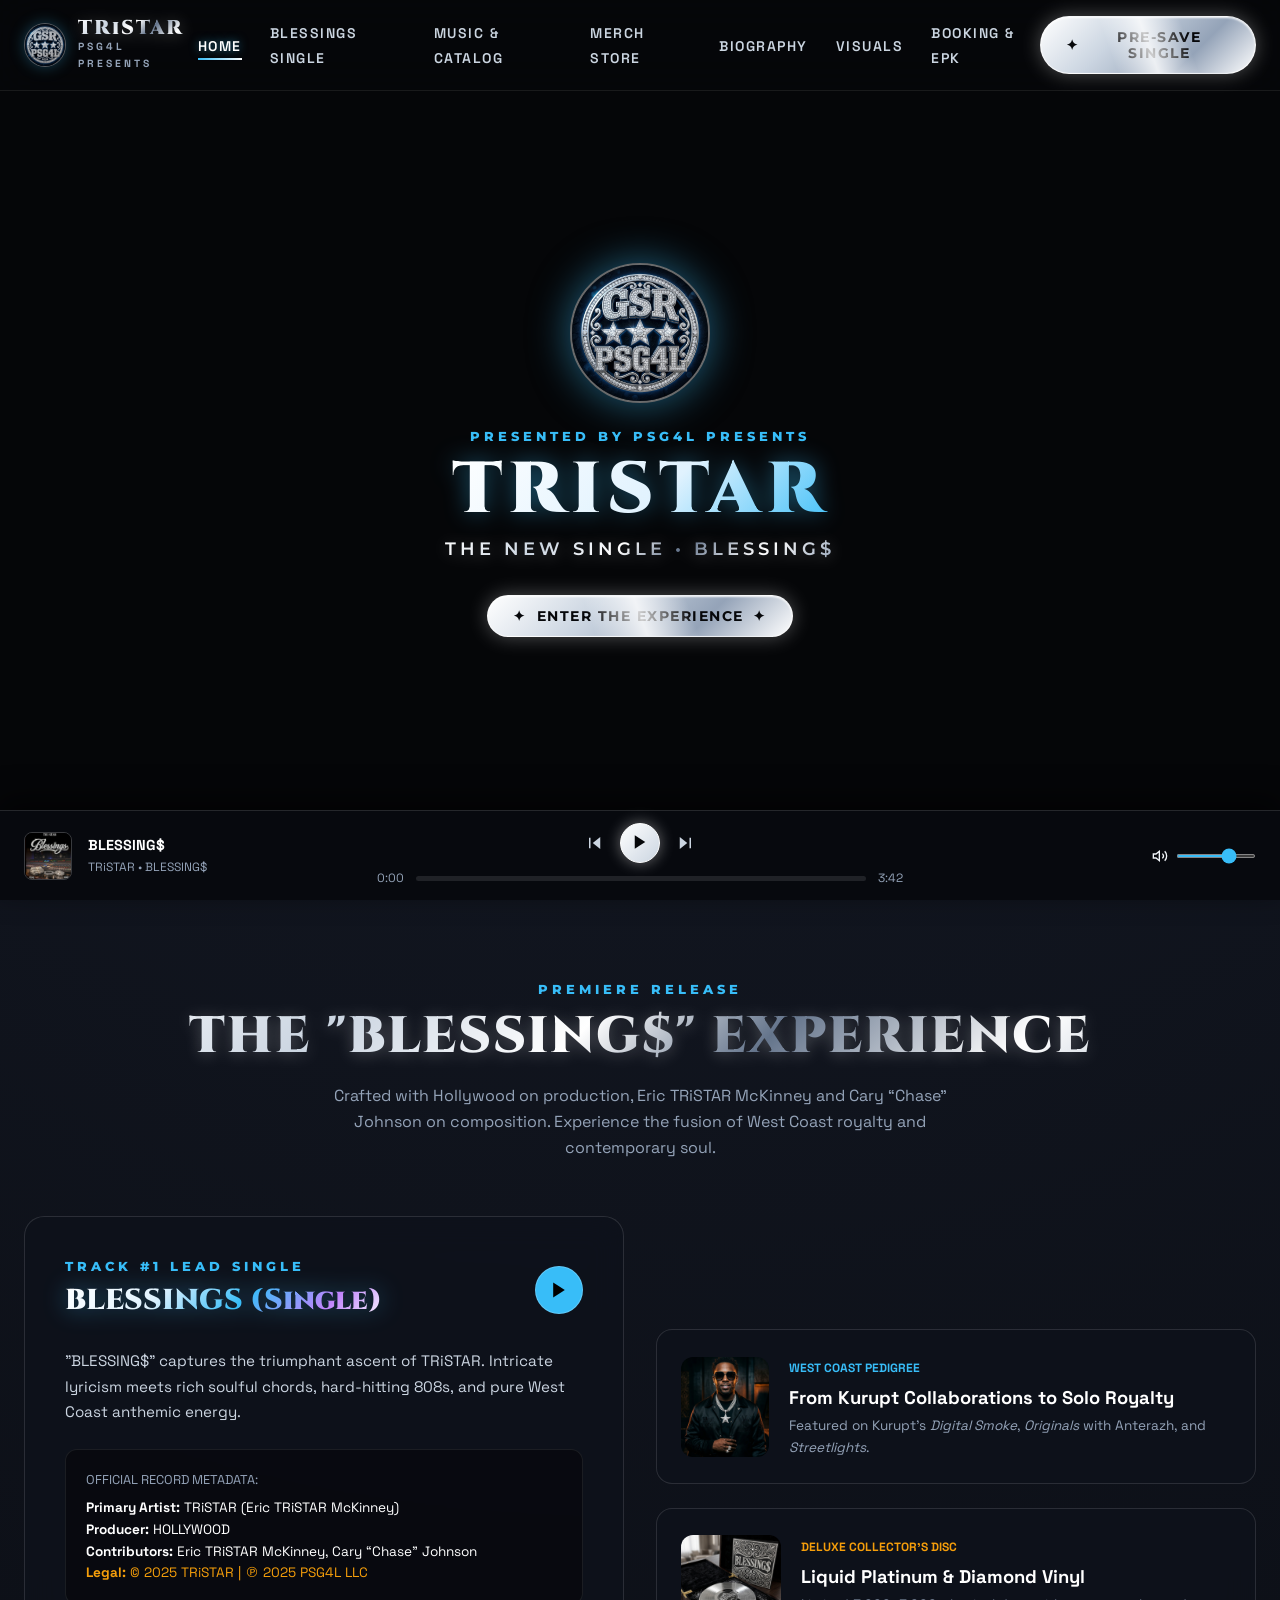
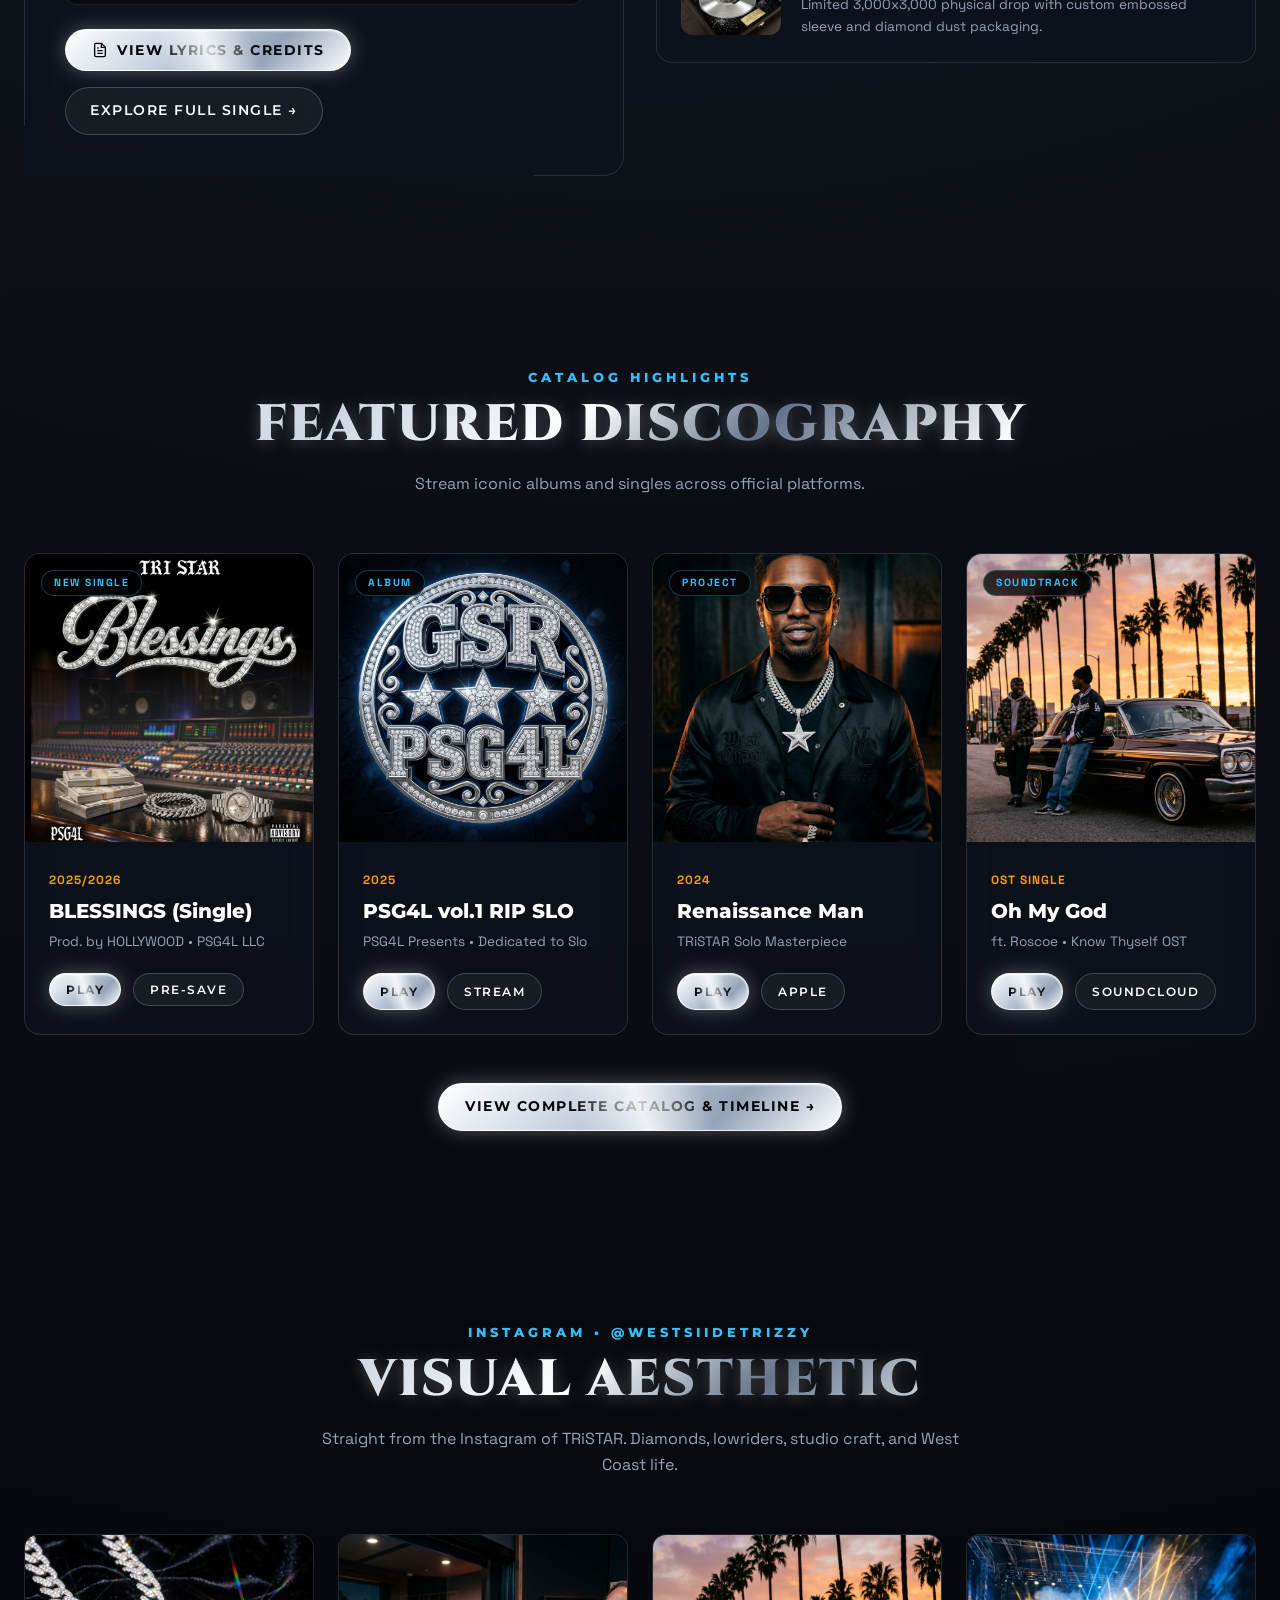
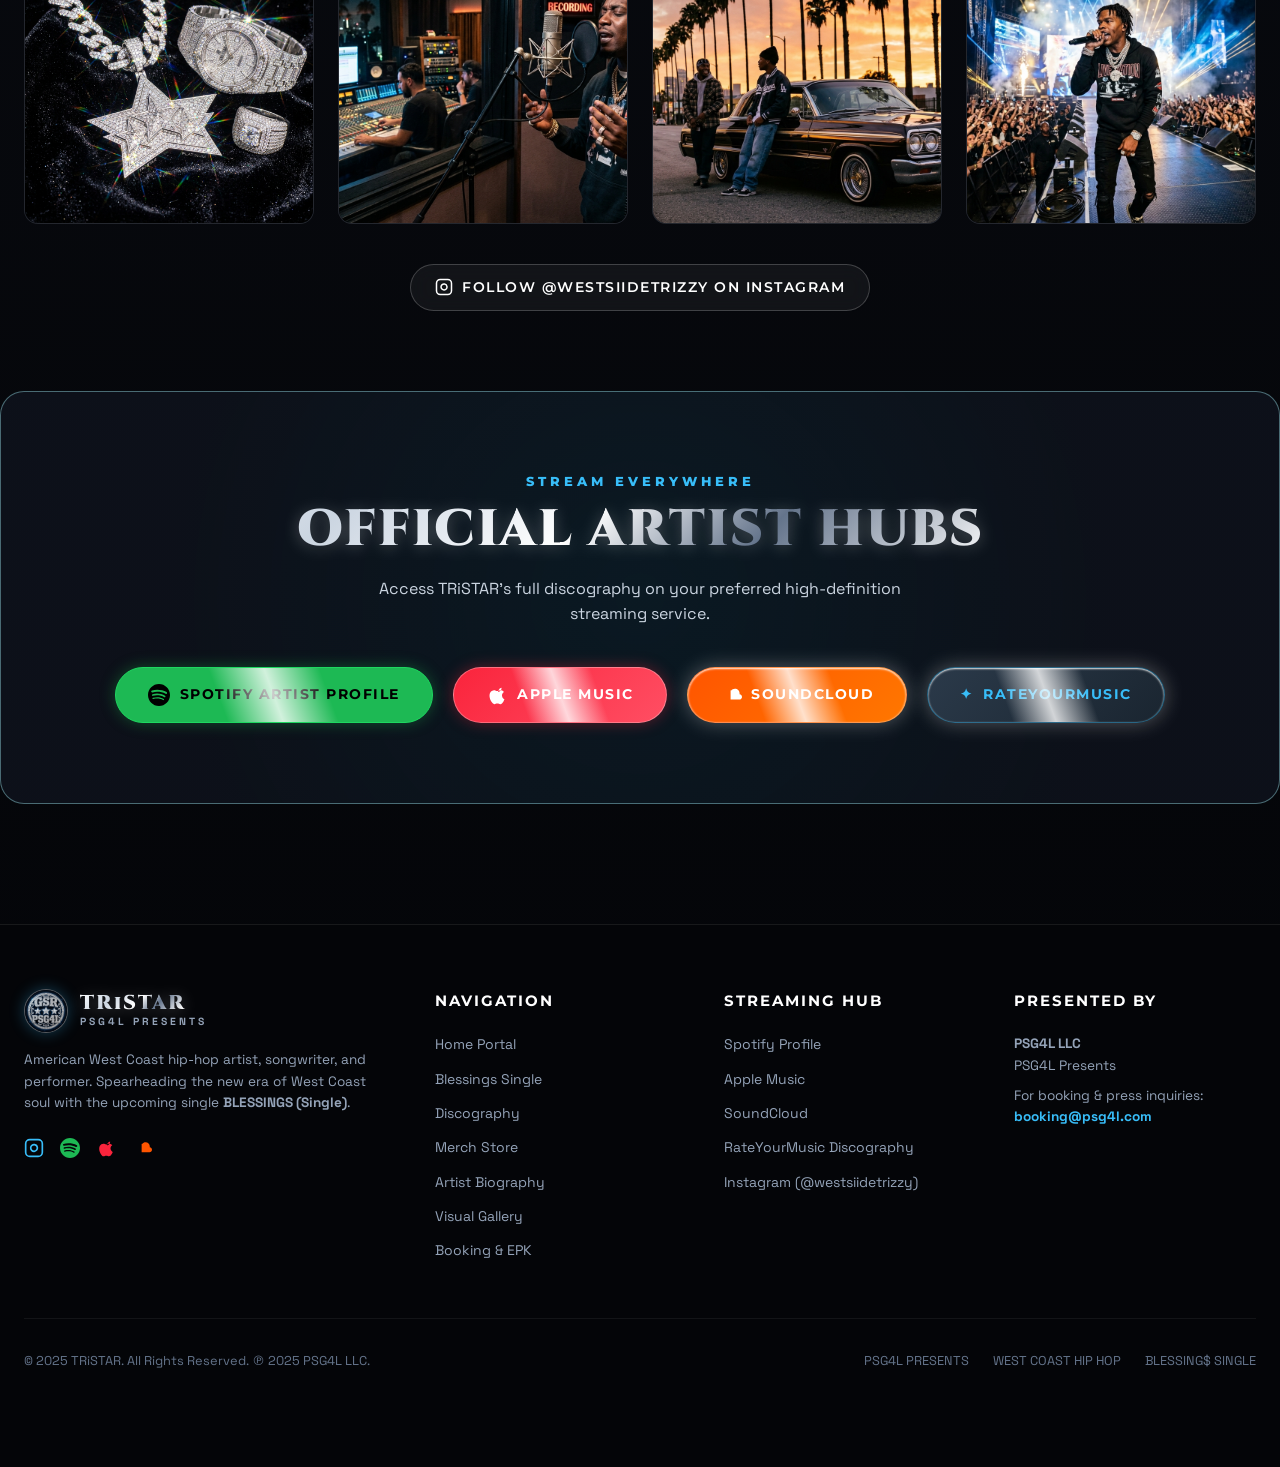
==== index.html @ ef7673e0 "TRiSTAR official website - Blessings Single, 12-item merch store, and PSG4L Presents updates" ====
<!DOCTYPE html>
<html lang="en">
<head>
  <meta charset="UTF-8">
  <meta name="viewport" content="width=device-width, initial-scale=1.0">
  <title>TRiSTAR | Official Artist Website • BLESSING$ New Single</title>
  <meta name="description" content="Official website for West Coast hip-hop artist TRiSTAR (@westsiidetrizzy). Pre-save the new single BLESSING$, stream music on Spotify & Apple Music.">
  <meta property="og:title" content="TRiSTAR | Official Artist Website • BLESSING$ New Single">
  <meta property="og:description" content="Official website for West Coast hip-hop artist TRiSTAR (@westsiidetrizzy). Pre-save the new single BLESSING$, stream music on Spotify & Apple Music.">
  <meta property="og:image" content="assets/images/blessings_cover.jpg">
  <link rel="stylesheet" href="assets/css/main.css">
  <link rel="icon" type="image/jpeg" href="assets/images/gsr_logo.jpg">
</head>
<body>
  <canvas id="diamond-canvas"></canvas>

  <header class="site-header">
    <div class="nav-container">
      <a href="index.html" class="brand-logo">
        <div class="brand-badge">
          <img src="assets/images/gsr_logo.jpg" alt="TRiSTAR Emblem">
        </div>
        <div class="brand-text">
          <span class="brand-name text-chrome">TRiSTAR</span>
          <span class="brand-sub">PSG4L PRESENTS</span>
        </div>
      </a>

      <nav>
        <ul class="nav-links" id="nav-links">
          <li><a href="index.html" class="nav-link active">Home</a></li>
          <li><a href="album.html" class="nav-link ">Blessings Single</a></li>
          <li><a href="music.html" class="nav-link ">Music & Catalog</a></li>
          <li><a href="merch.html" class="nav-link ">Merch Store</a></li>
          <li><a href="about.html" class="nav-link ">Biography</a></li>
          <li><a href="gallery.html" class="nav-link ">Visuals</a></li>
          <li><a href="contact.html" class="nav-link ">Booking & EPK</a></li>
        </ul>
      </nav>

      <div class="nav-actions">
        <button class="btn-diamond" onclick="openPreSaveModal()">
          <span class="sparkle-icon">✦</span> PRE-SAVE SINGLE
        </button>
        <button class="menu-toggle" id="menu-toggle" aria-label="Toggle navigation">
          <svg width="24" height="24" viewBox="0 0 24 24" fill="none" stroke="currentColor" stroke-width="2">
            <line x1="3" y1="12" x2="21" y2="12"></line>
            <line x1="3" y1="6" x2="21" y2="6"></line>
            <line x1="3" y1="18" x2="21" y2="18"></line>
          </svg>
        </button>
      </div>
    </div>
  </header>

  <main class="main-content">
    
  <!-- Cinematic Diamond & Chrome Opening Shutter -->
  <div id="intro-overlay">
    <div class="intro-content">
      <div class="intro-badge">
        <img src="assets/images/gsr_logo.jpg" alt="TRiSTAR PSG4L PSG4L Emblem">
      </div>
      <p class="section-tag">PRESENTED BY PSG4L PRESENTS</p>
      <h1 class="intro-title text-diamond animate-shimmer">TRiSTAR</h1>
      <p class="intro-subtitle text-chrome">THE NEW SINGLE • BLESSING$</p>
      <button class="btn-diamond" onclick="dismissIntro()">
        <span class="sparkle-icon">✦</span>
        ENTER THE EXPERIENCE
        <span class="sparkle-icon">✦</span>
      </button>
    </div>
  </div>

  <!-- HERO SECTION -->
  <section class="hero-section">
    <div class="hero-grid">
      <div class="hero-text-content">
        <div class="hero-badge-pill">
          <span class="sparkle-icon">✦</span>
          NEW SINGLE ANNOUNCEMENT • PROD. BY HOLLYWOOD
        </div>
        <h1 class="hero-title text-chrome animate-shimmer">
          BLESSING$
        </h1>
        <p class="hero-tagline">
          The defining West Coast hip-hop experience by <strong class="text-diamond">TRiSTAR</strong> (@westsiidetrizzy). Heavy soulful grooves, diamond-certified lyricism, and PSG4L Presents production.
        </p>

        <div class="hero-meta-strip">
          <div class="meta-item">
            <span class="meta-label">Primary Artist</span>
            <span class="meta-val">TRiSTAR</span>
          </div>
          <div class="meta-item">
            <span class="meta-label">Producer</span>
            <span class="meta-val">HOLLYWOOD</span>
          </div>
          <div class="meta-item">
            <span class="meta-label">Genre</span>
            <span class="meta-val">Hiphop Soul / R&B</span>
          </div>
          <div class="meta-item">
            <span class="meta-label">Presented By</span>
            <span class="meta-val">PSG4L Presents</span>
          </div>
        </div>

        <div class="hero-cta-group">
          <button class="btn-diamond" onclick="openPreSaveModal()">
            <svg width="18" height="18" viewBox="0 0 24 24" fill="none" stroke="currentColor" stroke-width="2"><path d="M19 21H5a2 2 0 0 1-2-2V5a2 2 0 0 1 2-2h11l5 5v11a2 2 0 0 1-2 2z"></path><polyline points="17 21 17 13 7 13 7 21"></polyline><polyline points="7 3 7 8 15 8"></polyline></svg>
            PRE-SAVE BLESSING$
          </button>
          <button class="btn-glass" onclick="togglePlay(1)">
            <svg width="18" height="18" viewBox="0 0 24 24" fill="currentColor"><polygon points="5 3 19 12 5 21 5 3"></polygon></svg>
            PLAY TITLE TRACK
          </button>
          <a href="https://open.spotify.com/artist/0QhpfNOZLMtrewBkXTEwA0?si=aca-bWc3Tjy0kXfOW31yKA&pi=Sa3Hg4v4TAqlz" target="_blank" rel="noopener noreferrer" class="btn-glass btn-spotify">
            <svg width="18" height="18" viewBox="0 0 24 24" fill="currentColor"><path d="M12 0C5.373 0 0 5.373 0 12s5.373 12 12 12 12-5.373 12-12S18.627 0 12 0zm5.485 17.311c-.218.358-.684.473-1.042.255-2.855-1.745-6.449-2.14-10.682-1.173-.41.094-.817-.162-.911-.572-.094-.41.162-.817.572-.911 4.636-1.059 8.607-.611 11.808 1.346.358.218.473.684.255 1.055zm1.464-3.256c-.274.446-.86.587-1.306.313-3.268-2.008-8.25-2.591-12.116-1.417-.5.152-1.03-.133-1.182-.633-.152-.5.133-1.03.633-1.182 4.417-1.341 9.912-.693 13.658 1.613.446.274.587.86.313 1.306zm.125-3.39c-3.918-2.327-10.37-2.542-14.099-1.41-.601.183-1.238-.163-1.421-.764-.183-.601.163-1.238.764-1.421 4.288-1.302 11.411-1.05 15.908 1.618.54.32.716 1.02.396 1.56-.32.54-1.02.716-1.548.417z"/></svg>
            SPOTIFY
          </a>
        </div>

        <div style="display: flex; gap: 1rem; align-items: center;">
          <span style="font-size: 0.8rem; color: var(--chrome-400); text-transform: uppercase; letter-spacing: 1px;">Follow & Connect:</span>
          <a href="https://www.instagram.com/westsiidetrizzy/" target="_blank" rel="noopener noreferrer" style="color: var(--diamond-cyan); text-decoration: none; font-weight: 700; display: inline-flex; align-items: center; gap: 0.35rem;">
            <svg width="16" height="16" viewBox="0 0 24 24" fill="none" stroke="currentColor" stroke-width="2"><rect x="2" y="2" width="20" height="20" rx="5" ry="5"></rect><path d="M16 11.37A4 4 0 1 1 12.63 8 4 4 0 0 1 16 11.37z"></path><line x1="17.5" y1="6.5" x2="17.51" y2="6.5"></line></svg>
            @westsiidetrizzy
          </a>
        </div>
      </div>

      <div class="hero-art-showcase">
        <div class="album-art-card" data-tilt>
          <div class="album-art-glow"></div>
          <img src="assets/images/blessings_cover.jpg" alt="BLESSING$ Single Cover Art by TRiSTAR">
          <div class="album-disc-peek">
            <div class="album-disc-center">
              BLESSING$<br>TRiSTAR
            </div>
          </div>
        </div>
      </div>
    </div>
  </section>

  <!-- ALBUM SPOTLIGHT SECTION -->
  <section class="section-container">
    <div class="section-title-wrap">
      <span class="section-tag">PREMIERE RELEASE</span>
      <h2 class="section-title text-chrome">THE "BLESSING$" EXPERIENCE</h2>
      <p class="section-desc">
        Crafted with Hollywood on production, Eric TRiSTAR McKinney and Cary “Chase” Johnson on composition. Experience the fusion of West Coast royalty and contemporary soul.
      </p>
    </div>

    <div class="grid-2" style="align-items: center;">
      <div class="bg-glass" style="padding: 2.5rem; border-radius: 20px;">
        <div style="display: flex; align-items: center; justify-content: space-between; margin-bottom: 1.5rem;">
          <div>
            <span class="section-tag" style="margin-bottom: 0;">TRACK #1 LEAD SINGLE</span>
            <h3 style="font-size: 1.8rem; font-family: var(--font-display); font-weight: 900;" class="text-diamond">BLESSINGS (Single)</h3>
          </div>
          <button class="track-action-btn" onclick="togglePlay(1)" style="width: 48px; height: 48px; background: var(--diamond-cyan); color: #000;">
            <svg width="20" height="20" viewBox="0 0 24 24" fill="currentColor"><polygon points="5 3 19 12 5 21 5 3"></polygon></svg>
          </button>
        </div>

        <p style="color: var(--chrome-300); font-size: 0.95rem; margin-bottom: 1.5rem; line-height: 1.7;">
          "BLESSING$" captures the triumphant ascent of TRiSTAR. Intricate lyricism meets rich soulful chords, hard-hitting 808s, and pure West Coast anthemic energy.
        </p>

        <div style="background: rgba(0,0,0,0.4); padding: 1.25rem; border-radius: 12px; border: 1px solid rgba(255,255,255,0.08); margin-bottom: 1.5rem;">
          <div style="font-size: 0.8rem; color: var(--chrome-400); margin-bottom: 0.4rem;">OFFICIAL RECORD METADATA:</div>
          <div style="font-size: 0.85rem; color: #fff;"><strong>Primary Artist:</strong> TRiSTAR (Eric TRiSTAR McKinney)</div>
          <div style="font-size: 0.85rem; color: #fff;"><strong>Producer:</strong> HOLLYWOOD</div>
          <div style="font-size: 0.85rem; color: #fff;"><strong>Contributors:</strong> Eric TRiSTAR McKinney, Cary “Chase” Johnson</div>
          <div style="font-size: 0.85rem; color: var(--gold-primary);"><strong>Legal:</strong> © 2025 TRiSTAR | ℗ 2025 PSG4L LLC</div>
        </div>

        <div style="display: flex; gap: 1rem; flex-wrap: wrap;">
          <button class="btn-diamond" onclick="openLyricsModal('BLESSING$')">
            <svg width="16" height="16" viewBox="0 0 24 24" fill="none" stroke="currentColor" stroke-width="2"><path d="M14 2H6a2 2 0 0 0-2 2v16a2 2 0 0 0 2 2h12a2 2 0 0 0 2-2V8z"></path><polyline points="14 2 14 8 20 8"></polyline><line x1="16" y1="13" x2="8" y2="13"></line><line x1="16" y1="17" x2="8" y2="17"></line><polyline points="10 9 9 9 8 9"></polyline></svg>
            VIEW LYRICS & CREDITS
          </button>
          <a href="album.html" class="btn-glass">
            EXPLORE FULL SINGLE →
          </a>
        </div>
      </div>

      <div style="display: flex; flex-direction: column; gap: 1.5rem;">
        <div class="bg-glass" style="padding: 1.5rem; border-radius: 16px; display: flex; gap: 1.25rem; align-items: center;">
          <img src="assets/images/tristar_hero.jpg" alt="TRiSTAR Portrait" style="width: 100px; height: 100px; border-radius: 12px; object-fit: cover;">
          <div>
            <span style="font-size: 0.75rem; color: var(--diamond-cyan); font-weight: 700; text-transform: uppercase;">West Coast Pedigree</span>
            <h4 style="font-size: 1.15rem; font-weight: 800; color: #fff; margin: 0.2rem 0;">From Kurupt Collaborations to Solo Royalty</h4>
            <p style="font-size: 0.85rem; color: var(--chrome-400);">Featured on Kurupt's <em>Digital Smoke</em>, <em>Originals</em> with Anterazh, and <em>Streetlights</em>.</p>
          </div>
        </div>

        <div class="bg-glass" style="padding: 1.5rem; border-radius: 16px; display: flex; gap: 1.25rem; align-items: center;">
          <img src="assets/images/gallery_vinyl.jpg" alt="Deluxe Vinyl Edition" style="width: 100px; height: 100px; border-radius: 12px; object-fit: cover;">
          <div>
            <span style="font-size: 0.75rem; color: var(--gold-primary); font-weight: 700; text-transform: uppercase;">Deluxe Collector's Disc</span>
            <h4 style="font-size: 1.15rem; font-weight: 800; color: #fff; margin: 0.2rem 0;">Liquid Platinum & Diamond Vinyl</h4>
            <p style="font-size: 0.85rem; color: var(--chrome-400);">Limited 3,000x3,000 physical drop with custom embossed sleeve and diamond dust packaging.</p>
          </div>
        </div>
      </div>
    </div>
  </section>

  <!-- RELEASES & CATALOG SPOTLIGHT -->
  <section class="section-container" style="background: rgba(10, 13, 20, 0.4); border-radius: 30px; margin: 2rem auto;">
    <div class="section-title-wrap">
      <span class="section-tag">CATALOG HIGHLIGHTS</span>
      <h2 class="section-title text-chrome">FEATURED DISCOGRAPHY</h2>
      <p class="section-desc">Stream iconic albums and singles across official platforms.</p>
    </div>

    <div class="grid-4">
      <div class="release-card bg-glass" data-tilt>
        <div class="release-thumb">
          <span class="release-badge-overlay">NEW SINGLE</span>
          <img src="assets/images/blessings_cover.jpg" alt="BLESSING$ Single">
        </div>
        <div class="release-body">
          <span class="release-year">2025/2026</span>
          <h3 class="release-title">BLESSINGS (Single)</h3>
          <p class="release-role">Prod. by HOLLYWOOD • PSG4L LLC</p>
          <div class="release-actions">
            <button class="btn-diamond" style="padding: 0.5rem 1rem; font-size: 0.75rem;" onclick="togglePlay(1)">PLAY</button>
            <button class="btn-glass" style="padding: 0.5rem 1rem; font-size: 0.75rem;" onclick="openPreSaveModal()">PRE-SAVE</button>
          </div>
        </div>
      </div>

      <div class="release-card bg-glass" data-tilt>
        <div class="release-thumb">
          <span class="release-badge-overlay">ALBUM</span>
          <img src="assets/images/gsr_logo.jpg" alt="PSG4L vol.1 RIP SLO">
        </div>
        <div class="release-body">
          <span class="release-year">2025</span>
          <h3 class="release-title">PSG4L vol.1 RIP SLO</h3>
          <p class="release-role">PSG4L Presents • Dedicated to Slo</p>
          <div class="release-actions">
            <button class="btn-diamond" style="padding: 0.5rem 1rem; font-size: 0.75rem;" onclick="togglePlay(2)">PLAY</button>
            <a href="https://open.spotify.com/artist/0QhpfNOZLMtrewBkXTEwA0?si=aca-bWc3Tjy0kXfOW31yKA&pi=Sa3Hg4v4TAqlz" target="_blank" rel="noopener noreferrer" class="btn-glass" style="padding: 0.5rem 1rem; font-size: 0.75rem;">STREAM</a>
          </div>
        </div>
      </div>

      <div class="release-card bg-glass" data-tilt>
        <div class="release-thumb">
          <span class="release-badge-overlay">PROJECT</span>
          <img src="assets/images/tristar_hero.jpg" alt="Renaissance Man">
        </div>
        <div class="release-body">
          <span class="release-year">2024</span>
          <h3 class="release-title">Renaissance Man</h3>
          <p class="release-role">TRiSTAR Solo Masterpiece</p>
          <div class="release-actions">
            <button class="btn-diamond" style="padding: 0.5rem 1rem; font-size: 0.75rem;" onclick="togglePlay(3)">PLAY</button>
            <a href="https://music.apple.com/us/artist/tri-star/342568394" target="_blank" rel="noopener noreferrer" class="btn-glass" style="padding: 0.5rem 1rem; font-size: 0.75rem;">APPLE</a>
          </div>
        </div>
      </div>

      <div class="release-card bg-glass" data-tilt>
        <div class="release-thumb">
          <span class="release-badge-overlay">SOUNDTRACK</span>
          <img src="assets/images/tristar_la_sunset.jpg" alt="Oh My God feat Roscoe">
        </div>
        <div class="release-body">
          <span class="release-year">OST SINGLE</span>
          <h3 class="release-title">Oh My God</h3>
          <p class="release-role">ft. Roscoe • Know Thyself OST</p>
          <div class="release-actions">
            <button class="btn-diamond" style="padding: 0.5rem 1rem; font-size: 0.75rem;" onclick="togglePlay(4)">PLAY</button>
            <a href="https://on.soundcloud.com/VJmAA7bxvXIPSvAxqy" target="_blank" rel="noopener noreferrer" class="btn-glass" style="padding: 0.5rem 1rem; font-size: 0.75rem;">SOUNDCLOUD</a>
          </div>
        </div>
      </div>
    </div>

    <div style="text-align: center; margin-top: 3rem;">
      <a href="music.html" class="btn-diamond">
        VIEW COMPLETE CATALOG & TIMELINE →
      </a>
    </div>
  </section>

  <!-- INSTAGRAM VISUAL SPOTLIGHT -->
  <section class="section-container">
    <div class="section-title-wrap">
      <span class="section-tag">INSTAGRAM • @WESTSIIDETRIZZY</span>
      <h2 class="section-title text-chrome">VISUAL AESTHETIC</h2>
      <p class="section-desc">Straight from the Instagram of TRiSTAR. Diamonds, lowriders, studio craft, and West Coast life.</p>
    </div>

    <div class="insta-grid">
      <div class="insta-card bg-glass" onclick="openLightbox('assets/images/gallery_jewelry.jpg', 'TRiSTAR custom 3-Star platinum diamond pendant & iced Rolex.')">
        <img src="assets/images/gallery_jewelry.jpg" alt="Iced Out Jewelry">
        <div class="insta-overlay">
          <span class="insta-tag">#TRiSTAR #DIAMONDS</span>
          <p class="insta-caption">Custom 3-star platinum pendant glistening in the studio. ✨</p>
        </div>
      </div>

      <div class="insta-card bg-glass" onclick="openLightbox('assets/images/tristar_studio.jpg', 'Late nights mixing BLESSING$ on the SSL board in Los Angeles.')">
        <img src="assets/images/tristar_studio.jpg" alt="Studio Session">
        <div class="insta-overlay">
          <span class="insta-tag">#BLESSINGS #PSG4LPRESENTS</span>
          <p class="insta-caption">Cooking up timeless hip-hop soul on the SSL board. 🎙️</p>
        </div>
      </div>

      <div class="insta-card bg-glass" onclick="openLightbox('assets/images/tristar_la_sunset.jpg', 'West Coast sunset vibes with the 1964 Impala.')">
        <img src="assets/images/tristar_la_sunset.jpg" alt="West Coast Sunset Lowrider">
        <div class="insta-overlay">
          <span class="insta-tag">#WESTCOAST #PSG4L</span>
          <p class="insta-caption">Lowriders & golden hour under the LA palms. 🌴</p>
        </div>
      </div>

      <div class="insta-card bg-glass" onclick="openLightbox('assets/images/tristar_live.jpg', 'TRiSTAR performing live to a sold-out arena crowd.')">
        <img src="assets/images/tristar_live.jpg" alt="Live Concert">
        <div class="insta-overlay">
          <span class="insta-tag">#ONSTAGE #LIVEEVERYWHERE</span>
          <p class="insta-caption">Energy unmatched. Performing BLESSING$ live. ⚡</p>
        </div>
      </div>
    </div>

    <div style="text-align: center; margin-top: 2.5rem;">
      <a href="https://www.instagram.com/westsiidetrizzy/" target="_blank" rel="noopener noreferrer" class="btn-glass">
        <svg width="18" height="18" viewBox="0 0 24 24" fill="none" stroke="currentColor" stroke-width="2"><rect x="2" y="2" width="20" height="20" rx="5" ry="5"></rect><path d="M16 11.37A4 4 0 1 1 12.63 8 4 4 0 0 1 16 11.37z"></path><line x1="17.5" y1="6.5" x2="17.51" y2="6.5"></line></svg>
        FOLLOW @WESTSIIDETRIZZY ON INSTAGRAM
      </a>
    </div>
  </section>

  <!-- GLOBAL STREAMING INTEGRATION HUB -->
  <section class="section-container" style="background: radial-gradient(circle at center, rgba(56, 189, 248, 0.1) 0%, rgba(14, 18, 27, 0.9) 70%); border: 1px solid var(--border-diamond); border-radius: 24px; text-align: center;">
    <span class="section-tag">STREAM EVERYWHERE</span>
    <h2 class="section-title text-chrome" style="margin-bottom: 1rem;">OFFICIAL ARTIST HUBS</h2>
    <p style="color: var(--chrome-300); max-width: 600px; margin: 0 auto 2.5rem;">
      Access TRiSTAR's full discography on your preferred high-definition streaming service.
    </p>

    <div style="display: flex; justify-content: center; flex-wrap: wrap; gap: 1.25rem;">
      <a href="https://open.spotify.com/artist/0QhpfNOZLMtrewBkXTEwA0?si=aca-bWc3Tjy0kXfOW31yKA&pi=Sa3Hg4v4TAqlz" target="_blank" rel="noopener noreferrer" class="btn-diamond btn-spotify" style="padding: 1rem 2rem;">
        <svg width="22" height="22" viewBox="0 0 24 24" fill="currentColor"><path d="M12 0C5.373 0 0 5.373 0 12s5.373 12 12 12 12-5.373 12-12S18.627 0 12 0zm5.485 17.311c-.218.358-.684.473-1.042.255-2.855-1.745-6.449-2.14-10.682-1.173-.41.094-.817-.162-.911-.572-.094-.41.162-.817.572-.911 4.636-1.059 8.607-.611 11.808 1.346.358.218.473.684.255 1.055zm1.464-3.256c-.274.446-.86.587-1.306.313-3.268-2.008-8.25-2.591-12.116-1.417-.5.152-1.03-.133-1.182-.633-.152-.5.133-1.03.633-1.182 4.417-1.341 9.912-.693 13.658 1.613.446.274.587.86.313 1.306zm.125-3.39c-3.918-2.327-10.37-2.542-14.099-1.41-.601.183-1.238-.163-1.421-.764-.183-.601.163-1.238.764-1.421 4.288-1.302 11.411-1.05 15.908 1.618.54.32.716 1.02.396 1.56-.32.54-1.02.716-1.548.417z"/></svg>
        SPOTIFY ARTIST PROFILE
      </a>
      <a href="https://music.apple.com/us/artist/tri-star/342568394" target="_blank" rel="noopener noreferrer" class="btn-diamond btn-apple" style="padding: 1rem 2rem;">
        <svg width="22" height="22" viewBox="0 0 24 24" fill="currentColor"><path d="M18.71 19.5c-.83 1.24-1.71 2.45-3.05 2.47-1.34.03-1.77-.79-3.29-.79-1.53 0-2 .77-3.27.82-1.31.05-2.3-1.32-3.14-2.53C4.25 17 2.94 12.45 4.7 9.39c.87-1.52 2.43-2.48 4.12-2.51 1.28-.02 2.5.87 3.29.87.78 0 2.26-1.07 3.81-.91.65.03 2.47.26 3.64 1.98-.09.06-2.17 1.28-2.15 3.81.03 3.02 2.65 4.03 2.68 4.04-.03.07-.42 1.44-1.38 2.83M15.97 7.17c.65-.79 1.1-1.88.98-2.97-.95.04-2.1 1.02-2.73 1.76-.56.65-1.05 1.77-.92 2.82 1.06.08 2.02-.82 2.67-1.61z"/></svg>
        APPLE MUSIC
      </a>
      <a href="https://on.soundcloud.com/VJmAA7bxvXIPSvAxqy" target="_blank" rel="noopener noreferrer" class="btn-diamond btn-soundcloud" style="padding: 1rem 2rem;">
        <svg width="22" height="22" viewBox="0 0 24 24" fill="currentColor"><path d="M11.56 8.87V17h9.55c1.6 0 2.89-1.29 2.89-2.89 0-1.54-1.2-2.79-2.71-2.88.06-.31.09-.64.09-.97 0-2.81-2.28-5.09-5.09-5.09-1.66 0-3.13.8-4.06 2.03-.22-.16-.46-.3-.72-.41l.05 1.08z"/></svg>
        SOUNDCLOUD
      </a>
      <a href="https://rateyourmusic.com/artist/tri-star" target="_blank" rel="noopener noreferrer" class="btn-diamond btn-rateyourmusic" style="padding: 1rem 2rem;">
        <span class="sparkle-icon">✦</span> RATEYOURMUSIC
      </a>
    </div>
  </section>

  </main>

  <aside class="audio-player-bar" aria-label="Audio Player">
    <div class="player-inner">
      <div class="player-track-info">
        <div class="player-thumb">
          <img id="player-track-thumb" src="assets/images/blessings_cover.jpg" alt="Track Artwork">
        </div>
        <div class="player-text">
          <div class="player-title" id="player-track-title">BLESSINGS (Single)</div>
          <div class="player-artist" id="player-track-artist">TRiSTAR • BLESSING$</div>
        </div>
      </div>

      <div class="player-controls-wrap">
        <div class="player-btn-group">
          <button class="player-control-btn" id="player-prev-btn" aria-label="Previous Track">
            <svg width="18" height="18" viewBox="0 0 24 24" fill="currentColor"><polygon points="19 20 9 12 19 4 19 20"></polygon><line x1="5" y1="19" x2="5" y2="5" stroke="currentColor" stroke-width="2"></line></svg>
          </button>
          <button class="player-play-btn" id="player-play-btn" aria-label="Play or Pause">
            <svg width="18" height="18" viewBox="0 0 24 24" fill="currentColor"><polygon points="5 3 19 12 5 21 5 3"></polygon></svg>
          </button>
          <button class="player-control-btn" id="player-next-btn" aria-label="Next Track">
            <svg width="18" height="18" viewBox="0 0 24 24" fill="currentColor"><polygon points="5 4 15 12 5 20 5 4"></polygon><line x1="19" y1="5" x2="19" y2="19" stroke="currentColor" stroke-width="2"></line></svg>
          </button>
        </div>

        <div class="player-progress-bar">
          <span id="player-cur-time">0:00</span>
          <div class="progress-track" id="player-progress-track">
            <div class="progress-fill" id="player-progress-fill"></div>
          </div>
          <span id="player-dur-time">3:42</span>
        </div>
      </div>

      <div class="player-visualizer-wrap">
        <canvas id="player-visualizer" class="visualizer-canvas" width="120" height="32"></canvas>
        <div class="volume-wrap">
          <svg width="16" height="16" viewBox="0 0 24 24" fill="none" stroke="currentColor" stroke-width="2"><polygon points="11 5 6 9 2 9 2 15 6 15 11 19 11 5"></polygon><path d="M19.07 4.93a10 10 0 0 1 0 14.14M15.54 8.46a5 5 0 0 1 0 7.07"></path></svg>
          <input type="range" id="player-volume" class="volume-slider" min="0" max="1" step="0.01" value="0.7" aria-label="Volume">
        </div>
      </div>
    </div>
  </aside>

  <div class="modal-backdrop" id="presave-modal">
    <div class="modal-card">
      <button class="modal-close-btn" onclick="closePreSaveModal()" aria-label="Close modal">✕</button>
      <div style="text-align: center; margin-bottom: 1.5rem;">
        <span class="section-tag">OFFICIAL PRE-SAVE PORTAL</span>
        <h2 class="text-diamond" style="font-family: var(--font-display); font-size: 2.2rem;">BLESSINGS (Single)</h2>
        <p style="color: var(--chrome-300); font-size: 0.9rem;">Pre-save the upcoming single by TRiSTAR to your favorite music service.</p>
      </div>

      <div style="display: flex; flex-direction: column; gap: 1rem; margin-bottom: 1.5rem;">
        <button class="btn-diamond btn-spotify" style="width: 100%; justify-content: center; padding: 1rem;" onclick="handlePreSaveSubmit('Spotify')">
          PRE-SAVE ON SPOTIFY
        </button>
        <button class="btn-diamond btn-apple" style="width: 100%; justify-content: center; padding: 1rem;" onclick="handlePreSaveSubmit('Apple Music')">
          PRE-ADD ON APPLE MUSIC
        </button>
      </div>

      <div id="presave-success" style="display: none; background: rgba(56, 189, 248, 0.15); border: 1px solid var(--diamond-cyan); padding: 1rem; border-radius: 12px; text-align: center; color: #fff; font-size: 0.9rem;">
        ⭐ <strong>Pre-Save Confirmed!</strong> You have unlocked the exclusive VIP collector badge.
      </div>
    </div>
  </div>

  <div class="modal-backdrop" id="lyrics-modal">
    <div class="modal-card">
      <button class="modal-close-btn" onclick="closeLyricsModal()" aria-label="Close modal">✕</button>
      <span class="section-tag" id="lyrics-meta"></span>
      <h2 class="text-chrome" id="lyrics-title" style="font-family: var(--font-display); font-size: 2rem; margin-bottom: 0.25rem;"></h2>
      <p id="lyrics-writers" style="color: var(--diamond-cyan); font-size: 0.85rem; font-weight: 600; margin-bottom: 0.25rem;"></p>
      <p id="lyrics-legal" style="color: var(--gold-primary); font-size: 0.8rem; margin-bottom: 1.5rem;"></p>
      
      <div style="background: rgba(0,0,0,0.5); padding: 1.5rem; border-radius: 14px; border: 1px solid rgba(255,255,255,0.1); max-height: 380px; overflow-y: auto;">
        <pre id="lyrics-text" style="font-family: var(--font-sans); font-size: 0.95rem; line-height: 1.8; color: var(--chrome-200); white-space: pre-wrap;"></pre>
      </div>
    </div>
  </div>

  <div class="modal-backdrop" id="lightbox-modal" onclick="closeLightbox()">
    <div class="modal-card" style="max-width: 800px; padding: 1.5rem; background: #000;" onclick="event.stopPropagation()">
      <button class="modal-close-btn" onclick="closeLightbox()" aria-label="Close lightbox">✕</button>
      <img id="lightbox-img" src="" alt="Enlarged photo" style="width: 100%; border-radius: 12px; margin-bottom: 1rem;">
      <p id="lightbox-caption" style="color: var(--chrome-300); font-size: 0.9rem; text-align: center;"></p>
    </div>
  </div>

  <footer class="site-footer">
    <div class="footer-grid">
      <div>
        <div class="brand-logo" style="margin-bottom: 1rem;">
          <div class="brand-badge">
            <img src="assets/images/gsr_logo.jpg" alt="TRiSTAR Logo">
          </div>
          <div class="brand-text">
            <span class="brand-name text-chrome">TRiSTAR</span>
            <span class="brand-sub">PSG4L PRESENTS</span>
          </div>
        </div>
        <p style="color: var(--chrome-400); font-size: 0.85rem; line-height: 1.6; margin-bottom: 1.5rem;">
          American West Coast hip-hop artist, songwriter, and performer. Spearheading the new era of West Coast soul with the upcoming single <strong>BLESSINGS (Single)</strong>.
        </p>
        <div style="display: flex; gap: 1rem;">
          <a href="https://www.instagram.com/westsiidetrizzy/" target="_blank" rel="noopener noreferrer" style="color: var(--diamond-cyan);" aria-label="Instagram">
            <svg width="20" height="20" viewBox="0 0 24 24" fill="none" stroke="currentColor" stroke-width="2"><rect x="2" y="2" width="20" height="20" rx="5" ry="5"></rect><path d="M16 11.37A4 4 0 1 1 12.63 8 4 4 0 0 1 16 11.37z"></path><line x1="17.5" y1="6.5" x2="17.51" y2="6.5"></line></svg>
          </a>
          <a href="https://open.spotify.com/artist/0QhpfNOZLMtrewBkXTEwA0?si=aca-bWc3Tjy0kXfOW31yKA&pi=Sa3Hg4v4TAqlz" target="_blank" rel="noopener noreferrer" style="color: #1DB954;" aria-label="Spotify">
            <svg width="20" height="20" viewBox="0 0 24 24" fill="currentColor"><path d="M12 0C5.373 0 0 5.373 0 12s5.373 12 12 12 12-5.373 12-12S18.627 0 12 0zm5.485 17.311c-.218.358-.684.473-1.042.255-2.855-1.745-6.449-2.14-10.682-1.173-.41.094-.817-.162-.911-.572-.094-.41.162-.817.572-.911 4.636-1.059 8.607-.611 11.808 1.346.358.218.473.684.255 1.055zm1.464-3.256c-.274.446-.86.587-1.306.313-3.268-2.008-8.25-2.591-12.116-1.417-.5.152-1.03-.133-1.182-.633-.152-.5.133-1.03.633-1.182 4.417-1.341 9.912-.693 13.658 1.613.446.274.587.86.313 1.306zm.125-3.39c-3.918-2.327-10.37-2.542-14.099-1.41-.601.183-1.238-.163-1.421-.764-.183-.601.163-1.238.764-1.421 4.288-1.302 11.411-1.05 15.908 1.618.54.32.716 1.02.396 1.56-.32.54-1.02.716-1.548.417z"/></svg>
          </a>
          <a href="https://music.apple.com/us/artist/tri-star/342568394" target="_blank" rel="noopener noreferrer" style="color: #fa243c;" aria-label="Apple Music">
            <svg width="20" height="20" viewBox="0 0 24 24" fill="currentColor"><path d="M18.71 19.5c-.83 1.24-1.71 2.45-3.05 2.47-1.34.03-1.77-.79-3.29-.79-1.53 0-2 .77-3.27.82-1.31.05-2.3-1.32-3.14-2.53C4.25 17 2.94 12.45 4.7 9.39c.87-1.52 2.43-2.48 4.12-2.51 1.28-.02 2.5.87 3.29.87.78 0 2.26-1.07 3.81-.91.65.03 2.47.26 3.64 1.98-.09.06-2.17 1.28-2.15 3.81.03 3.02 2.65 4.03 2.68 4.04-.03.07-.42 1.44-1.38 2.83M15.97 7.17c.65-.79 1.1-1.88.98-2.97-.95.04-2.1 1.02-2.73 1.76-.56.65-1.05 1.77-.92 2.82 1.06.08 2.02-.82 2.67-1.61z"/></svg>
          </a>
          <a href="https://on.soundcloud.com/VJmAA7bxvXIPSvAxqy" target="_blank" rel="noopener noreferrer" style="color: #ff5500;" aria-label="SoundCloud">
            <svg width="20" height="20" viewBox="0 0 24 24" fill="currentColor"><path d="M11.56 8.87V17h9.55c1.6 0 2.89-1.29 2.89-2.89 0-1.54-1.2-2.79-2.71-2.88.06-.31.09-.64.09-.97 0-2.81-2.28-5.09-5.09-5.09-1.66 0-3.13.8-4.06 2.03-.22-.16-.46-.3-.72-.41l.05 1.08z"/></svg>
          </a>
        </div>
      </div>

      <div>
        <h4 class="footer-col-title">Navigation</h4>
        <ul class="footer-links">
          <li><a href="index.html" class="footer-link">Home Portal</a></li>
          <li><a href="album.html" class="footer-link">Blessings Single</a></li>
          <li><a href="music.html" class="footer-link">Discography</a></li>
          <li><a href="merch.html" class="footer-link">Merch Store</a></li>
          <li><a href="about.html" class="footer-link">Artist Biography</a></li>
          <li><a href="gallery.html" class="footer-link">Visual Gallery</a></li>
          <li><a href="contact.html" class="footer-link">Booking & EPK</a></li>
        </ul>
      </div>

      <div>
        <h4 class="footer-col-title">Streaming Hub</h4>
        <ul class="footer-links">
          <li><a href="https://open.spotify.com/artist/0QhpfNOZLMtrewBkXTEwA0?si=aca-bWc3Tjy0kXfOW31yKA&pi=Sa3Hg4v4TAqlz" target="_blank" rel="noopener noreferrer" class="footer-link">Spotify Profile</a></li>
          <li><a href="https://music.apple.com/us/artist/tri-star/342568394" target="_blank" rel="noopener noreferrer" class="footer-link">Apple Music</a></li>
          <li><a href="https://on.soundcloud.com/VJmAA7bxvXIPSvAxqy" target="_blank" rel="noopener noreferrer" class="footer-link">SoundCloud</a></li>
          <li><a href="https://rateyourmusic.com/artist/tri-star" target="_blank" rel="noopener noreferrer" class="footer-link">RateYourMusic Discography</a></li>
          <li><a href="https://www.instagram.com/westsiidetrizzy/" target="_blank" rel="noopener noreferrer" class="footer-link">Instagram (@westsiidetrizzy)</a></li>
        </ul>
      </div>

      <div>
        <h4 class="footer-col-title">Presented By</h4>
        <div style="color: var(--chrome-400); font-size: 0.85rem; line-height: 1.6;">
          <p><strong>PSG4L LLC</strong></p>
          <p>PSG4L Presents</p>
          <p style="margin-top: 0.5rem;">For booking & press inquiries:</p>
          <a href="contact.html" style="color: var(--diamond-cyan); font-weight: 700; text-decoration: none;">booking@psg4l.com</a>
        </div>
      </div>
    </div>

    <div class="footer-bottom">
      <div>
        © 2025 TRiSTAR. All Rights Reserved. ℗ 2025 PSG4L LLC.
      </div>
      <div class="footer-legal-badge">
        <span>PSG4L PRESENTS</span>
        <span>WEST COAST HIP HOP</span>
        <span>BLESSING$ SINGLE</span>
      </div>
    </div>
  </footer>

  <script src="assets/js/diamond-chrome.js"></script>
  <script src="assets/js/audio-player.js"></script>
  <script src="assets/js/main.js"></script>
</body>
</html>
---- assets/css/main.css ----
﻿/* ==========================================================================
   TRI STAR OFFICIAL WEBSITE - LUXURY WEST COAST CHROME & DIAMOND STYLES
   Artist: Tri Star (@westsiidetrizzy) | Label: PSG4L LLC / GSR MUSIC
   Album: BLESSING$
   ========================================================================== */

@import url('https://fonts.googleapis.com/css2?family=Cinzel:wght@500;700;900&family=Montserrat:ital,wght@0,300;0,400;0,600;0,700;0,800;0,900;1,400;1,700&family=Space+Grotesk:wght@400;500;600;700&display=swap');

:root {
  --bg-black: #06070a;
  --bg-dark: #0a0d14;
  --bg-card: rgba(14, 18, 27, 0.75);
  --bg-card-hover: rgba(22, 28, 42, 0.85);
  --border-glass: rgba(255, 255, 255, 0.12);
  --border-chrome: rgba(226, 232, 240, 0.35);
  --border-diamond: rgba(165, 243, 252, 0.4);
  
  --chrome-100: #ffffff;
  --chrome-200: #e2e8f0;
  --chrome-300: #cbd5e1;
  --chrome-400: #94a3b8;
  --chrome-500: #64748b;
  
  --diamond-cyan: #38bdf8;
  --diamond-ice: #e0f2fe;
  --diamond-glow: rgba(56, 189, 248, 0.35);
  
  --gold-primary: #f59e0b;
  --gold-glow: rgba(245, 158, 11, 0.3);
  
  --font-display: 'Cinzel', serif;
  --font-heading: 'Montserrat', sans-serif;
  --font-sans: 'Space Grotesk', -apple-system, BlinkMacSystemFont, 'Segoe UI', Roboto, sans-serif;
  
  --transition-smooth: all 0.35s cubic-bezier(0.16, 1, 0.3, 1);
  --transition-fast: all 0.2s ease;
}

*, *::before, *::after {
  box-sizing: border-box;
  margin: 0;
  padding: 0;
}

html {
  scroll-behavior: smooth;
  font-size: 16px;
  background-color: var(--bg-black);
  color: #f1f5f9;
}

body {
  font-family: var(--font-sans);
  line-height: 1.6;
  overflow-x: hidden;
  background: radial-gradient(circle at 50% 0%, #151a26 0%, #080a0f 60%, #030407 100%);
  min-height: 100vh;
  position: relative;
  -webkit-font-smoothing: antialiased;
}

/* Custom Scrollbar */
::-webkit-scrollbar {
  width: 8px;
}
::-webkit-scrollbar-track {
  background: #06070a;
}
::-webkit-scrollbar-thumb {
  background: linear-gradient(180deg, #38bdf8, #94a3b8);
  border-radius: 4px;
}

/* Chrome & Metallic Gradients */
.text-chrome {
  background: linear-gradient(135deg, #ffffff 0%, #cbd5e1 25%, #ffffff 45%, #64748b 60%, #ffffff 80%, #94a3b8 100%);
  -webkit-background-clip: text;
  -webkit-text-fill-color: transparent;
  filter: drop-shadow(0 2px 8px rgba(255, 255, 255, 0.25));
}

.text-diamond {
  background: linear-gradient(135deg, #ffffff 0%, #e0f2fe 30%, #38bdf8 55%, #c084fc 80%, #ffffff 100%);
  -webkit-background-clip: text;
  -webkit-text-fill-color: transparent;
  filter: drop-shadow(0 0 12px rgba(56, 189, 248, 0.45));
}

.text-gold {
  background: linear-gradient(135deg, #fffbeb 0%, #fde68a 30%, #f59e0b 60%, #b45309 85%, #fef3c7 100%);
  -webkit-background-clip: text;
  -webkit-text-fill-color: transparent;
  filter: drop-shadow(0 2px 10px rgba(245, 158, 11, 0.3));
}

.bg-chrome-surface {
  background: linear-gradient(135deg, rgba(255, 255, 255, 0.08) 0%, rgba(255, 255, 255, 0.02) 100%);
  border: 1px solid var(--border-chrome);
  backdrop-filter: blur(14px);
}

.bg-glass {
  background: var(--bg-card);
  border: 1px solid var(--border-glass);
  backdrop-filter: blur(16px);
  -webkit-backdrop-filter: blur(16px);
}

/* Chrome Shimmer Animation */
@keyframes chromeShimmer {
  0% {
    background-position: -200% center;
  }
  100% {
    background-position: 200% center;
  }
}

.animate-shimmer {
  background-size: 200% auto;
  animation: chromeShimmer 6s linear infinite;
}

/* Diamond Sparkle Animation */
@keyframes diamondTwinkle {
  0%, 100% {
    opacity: 0.2;
    transform: scale(0.8) rotate(0deg);
  }
  50% {
    opacity: 1;
    transform: scale(1.2) rotate(45deg);
    filter: drop-shadow(0 0 8px #38bdf8);
  }
}

.sparkle-icon {
  display: inline-block;
  animation: diamondTwinkle 3s ease-in-out infinite;
}

/* Navigation Header */
.site-header {
  position: fixed;
  top: 0;
  left: 0;
  width: 100%;
  z-index: 100;
  background: rgba(6, 7, 10, 0.88);
  backdrop-filter: blur(20px);
  -webkit-backdrop-filter: blur(20px);
  border-bottom: 1px solid rgba(255, 255, 255, 0.08);
  transition: var(--transition-smooth);
}

.nav-container {
  max-width: 1320px;
  margin: 0 auto;
  padding: 1rem 1.5rem;
  display: flex;
  align-items: center;
  justify-content: space-between;
}

.brand-logo {
  display: flex;
  align-items: center;
  gap: 0.75rem;
  text-decoration: none;
}

.brand-badge {
  width: 44px;
  height: 44px;
  border-radius: 50%;
  border: 1.5px solid rgba(255, 255, 255, 0.3);
  box-shadow: 0 0 15px rgba(56, 189, 248, 0.3);
  overflow: hidden;
  display: flex;
  align-items: center;
  justify-content: center;
  background: #0e1118;
}

.brand-badge img {
  width: 100%;
  height: 100%;
  object-fit: cover;
}

.brand-text {
  display: flex;
  flex-direction: column;
}

.brand-name {
  font-family: var(--font-display);
  font-weight: 900;
  font-size: 1.25rem;
  letter-spacing: 2px;
  line-height: 1.1;
}

.brand-sub {
  font-size: 0.65rem;
  font-weight: 700;
  letter-spacing: 3px;
  color: var(--chrome-400);
  text-transform: uppercase;
}

.nav-links {
  display: flex;
  align-items: center;
  gap: 1.75rem;
  list-style: none;
}

.nav-link {
  color: var(--chrome-300);
  text-decoration: none;
  font-size: 0.875rem;
  font-weight: 600;
  letter-spacing: 1.5px;
  text-transform: uppercase;
  position: relative;
  padding: 0.35rem 0;
  transition: var(--transition-fast);
}

.nav-link::after {
  content: '';
  position: absolute;
  bottom: 0;
  left: 0;
  width: 0%;
  height: 2px;
  background: linear-gradient(90deg, #38bdf8, #ffffff);
  transition: var(--transition-smooth);
}

.nav-link:hover, .nav-link.active {
  color: #ffffff;
  text-shadow: 0 0 10px rgba(56, 189, 248, 0.6);
}

.nav-link:hover::after, .nav-link.active::after {
  width: 100%;
}

.nav-actions {
  display: flex;
  align-items: center;
  gap: 1rem;
}

/* Chrome / Diamond Button */
.btn-diamond {
  display: inline-flex;
  align-items: center;
  justify-content: center;
  gap: 0.6rem;
  padding: 0.75rem 1.6rem;
  border-radius: 9999px;
  font-family: var(--font-heading);
  font-weight: 700;
  font-size: 0.85rem;
  letter-spacing: 1.5px;
  text-transform: uppercase;
  text-decoration: none;
  cursor: pointer;
  position: relative;
  overflow: hidden;
  background: linear-gradient(135deg, #ffffff 0%, #cbd5e1 35%, #94a3b8 70%, #ffffff 100%);
  color: #06070a;
  border: 1px solid rgba(255, 255, 255, 0.8);
  box-shadow: 0 0 20px rgba(255, 255, 255, 0.3), inset 0 1px 2px rgba(255, 255, 255, 0.9);
  transition: var(--transition-smooth);
}

.btn-diamond::before {
  content: '';
  position: absolute;
  top: -50%;
  left: -50%;
  width: 200%;
  height: 200%;
  background: linear-gradient(45deg, transparent 40%, rgba(255, 255, 255, 0.8) 50%, transparent 60%);
  transform: rotate(25deg);
  transition: 0.7s;
  pointer-events: none;
}

.btn-diamond:hover {
  transform: translateY(-2px);
  box-shadow: 0 0 30px rgba(56, 189, 248, 0.6), inset 0 1px 3px #ffffff;
}

.btn-diamond:hover::before {
  left: 100%;
}

.btn-glass {
  display: inline-flex;
  align-items: center;
  justify-content: center;
  gap: 0.6rem;
  padding: 0.75rem 1.5rem;
  border-radius: 9999px;
  font-family: var(--font-heading);
  font-weight: 600;
  font-size: 0.85rem;
  letter-spacing: 1.5px;
  text-transform: uppercase;
  text-decoration: none;
  cursor: pointer;
  background: rgba(255, 255, 255, 0.05);
  color: #ffffff;
  border: 1px solid rgba(255, 255, 255, 0.2);
  backdrop-filter: blur(10px);
  transition: var(--transition-smooth);
}

.btn-glass:hover {
  background: rgba(255, 255, 255, 0.15);
  border-color: rgba(56, 189, 248, 0.5);
  transform: translateY(-2px);
  box-shadow: 0 5px 20px rgba(0, 0, 0, 0.4);
}

.btn-spotify {
  background: #1DB954 !important;
  color: #000000 !important;
  font-weight: 700;
  border: 1px solid #1ed760 !important;
  box-shadow: 0 0 15px rgba(29, 185, 84, 0.35) !important;
}

.btn-spotify:hover {
  background: #1ed760 !important;
  box-shadow: 0 0 25px rgba(29, 185, 84, 0.6) !important;
}

.btn-apple {
  background: linear-gradient(135deg, #fa243c, #ff4e63) !important;
  color: #ffffff !important;
  font-weight: 700;
  border: 1px solid rgba(255, 255, 255, 0.3) !important;
  box-shadow: 0 0 15px rgba(250, 36, 60, 0.35) !important;
}

.btn-apple:hover {
  box-shadow: 0 0 25px rgba(250, 36, 60, 0.6) !important;
}

.btn-soundcloud {
  background: linear-gradient(135deg, #ff5500, #ff7700) !important;
  color: #ffffff !important;
  font-weight: 700;
  border: 1px solid rgba(255, 255, 255, 0.3) !important;
}

.btn-rateyourmusic {
  background: linear-gradient(135deg, #2b3a4a, #1a2530) !important;
  color: #38bdf8 !important;
  border: 1px solid rgba(56, 189, 248, 0.4) !important;
}

/* Mobile Hamburger Menu */
.menu-toggle {
  display: none;
  background: transparent;
  border: none;
  color: #ffffff;
  font-size: 1.5rem;
  cursor: pointer;
}

/* Opening Cinematic Intro Shutter */
#intro-overlay {
  position: fixed;
  inset: 0;
  z-index: 9999;
  background: #050608;
  display: flex;
  flex-direction: column;
  align-items: center;
  justify-content: center;
  overflow: hidden;
  transition: opacity 0.8s cubic-bezier(0.77, 0, 0.175, 1), visibility 0.8s cubic-bezier(0.77, 0, 0.175, 1);
}

#intro-overlay.dismissed {
  opacity: 0;
  visibility: hidden;
  pointer-events: none;
}

.intro-content {
  text-align: center;
  position: relative;
  z-index: 2;
  padding: 2rem;
  max-width: 750px;
}

.intro-badge {
  width: 140px;
  height: 140px;
  margin: 0 auto 1.5rem;
  border-radius: 50%;
  border: 2px solid rgba(255, 255, 255, 0.4);
  box-shadow: 0 0 40px rgba(56, 189, 248, 0.5), inset 0 0 20px rgba(255, 255, 255, 0.3);
  overflow: hidden;
  animation: introFloat 4s ease-in-out infinite;
}

.intro-badge img {
  width: 100%;
  height: 100%;
  object-fit: cover;
}

@keyframes introFloat {
  0%, 100% {
    transform: translateY(0px) rotate(0deg);
  }
  50% {
    transform: translateY(-8px) rotate(2deg);
  }
}

.intro-title {
  font-family: var(--font-display);
  font-size: clamp(2.5rem, 6vw, 4.5rem);
  font-weight: 900;
  letter-spacing: 6px;
  line-height: 1;
  margin-bottom: 0.5rem;
  text-transform: uppercase;
}

.intro-subtitle {
  font-family: var(--font-heading);
  font-size: 1.1rem;
  font-weight: 600;
  letter-spacing: 4px;
  color: var(--chrome-300);
  margin-bottom: 2rem;
  text-transform: uppercase;
}

/* Background Canvas for 3D Diamond & Sparkles */
#diamond-canvas {
  position: fixed;
  top: 0;
  left: 0;
  width: 100vw;
  height: 100vh;
  z-index: 0;
  pointer-events: none;
}

/* Main Container & Sections */
.main-content {
  position: relative;
  z-index: 1;
  padding-top: 80px;
  padding-bottom: 120px;
}

.section-container {
  max-width: 1320px;
  margin: 0 auto;
  padding: 5rem 1.5rem;
}

.section-title-wrap {
  text-align: center;
  margin-bottom: 3.5rem;
}

.section-tag {
  font-family: var(--font-heading);
  font-size: 0.8rem;
  font-weight: 800;
  letter-spacing: 4px;
  text-transform: uppercase;
  color: var(--diamond-cyan);
  margin-bottom: 0.5rem;
  display: block;
}

.section-title {
  font-family: var(--font-display);
  font-size: clamp(2rem, 4vw, 3.25rem);
  font-weight: 900;
  letter-spacing: 2px;
  text-transform: uppercase;
  line-height: 1.15;
}

.section-desc {
  max-width: 650px;
  margin: 1rem auto 0;
  color: var(--chrome-400);
  font-size: 1rem;
}

/* Hero Section */
.hero-section {
  min-height: calc(100vh - 80px);
  display: flex;
  align-items: center;
  position: relative;
  padding: 3rem 1.5rem 6rem;
}

.hero-grid {
  display: grid;
  grid-template-columns: 1.15fr 0.85fr;
  gap: 3.5rem;
  align-items: center;
  max-width: 1320px;
  margin: 0 auto;
  width: 100%;
}

.hero-badge-pill {
  display: inline-flex;
  align-items: center;
  gap: 0.5rem;
  padding: 0.4rem 1rem;
  border-radius: 9999px;
  background: rgba(56, 189, 248, 0.1);
  border: 1px solid rgba(56, 189, 248, 0.3);
  font-size: 0.75rem;
  font-weight: 700;
  letter-spacing: 2px;
  text-transform: uppercase;
  color: var(--diamond-cyan);
  margin-bottom: 1.25rem;
}

.hero-title {
  font-family: var(--font-display);
  font-size: clamp(3rem, 5.5vw, 5.2rem);
  font-weight: 900;
  line-height: 0.95;
  letter-spacing: 2px;
  margin-bottom: 1rem;
  text-transform: uppercase;
}

.hero-tagline {
  font-size: 1.2rem;
  font-weight: 400;
  color: var(--chrome-200);
  margin-bottom: 1.5rem;
  line-height: 1.4;
}

.hero-meta-strip {
  display: flex;
  flex-wrap: wrap;
  gap: 1.5rem;
  margin-bottom: 2.25rem;
  padding: 1rem 0;
  border-top: 1px solid rgba(255, 255, 255, 0.1);
  border-bottom: 1px solid rgba(255, 255, 255, 0.1);
}

.meta-item {
  display: flex;
  flex-direction: column;
}

.meta-label {
  font-size: 0.7rem;
  text-transform: uppercase;
  letter-spacing: 1.5px;
  color: var(--chrome-400);
}

.meta-val {
  font-weight: 700;
  font-size: 0.95rem;
  color: #ffffff;
}

.hero-cta-group {
  display: flex;
  flex-wrap: wrap;
  gap: 1rem;
  margin-bottom: 2.5rem;
}

.hero-art-showcase {
  position: relative;
  display: flex;
  justify-content: center;
  perspective: 1000px;
}

.album-art-card {
  position: relative;
  width: 100%;
  max-width: 460px;
  aspect-ratio: 1/1;
  border-radius: 20px;
  overflow: hidden;
  box-shadow: 0 25px 60px -15px rgba(0, 0, 0, 0.9), 0 0 35px rgba(56, 189, 248, 0.25);
  border: 2px solid rgba(255, 255, 255, 0.25);
  transform-style: preserve-3d;
  transition: transform 0.25s ease-out;
}

.album-art-card img {
  width: 100%;
  height: 100%;
  object-fit: cover;
  display: block;
}

.album-art-glow {
  position: absolute;
  inset: -20px;
  background: radial-gradient(circle, rgba(56, 189, 248, 0.3) 0%, rgba(245, 158, 11, 0.15) 50%, transparent 70%);
  z-index: -1;
  filter: blur(25px);
}

.album-disc-peek {
  position: absolute;
  top: 50%;
  right: -15%;
  transform: translateY(-50%);
  width: 90%;
  height: 90%;
  border-radius: 50%;
  background: radial-gradient(circle, #0a0c10 30%, #e2e8f0 32%, #1e293b 35%, #cbd5e1 45%, #0f172a 60%, #e2e8f0 75%, #0a0c10 100%);
  box-shadow: 0 10px 30px rgba(0, 0, 0, 0.8);
  border: 1px solid rgba(255, 255, 255, 0.3);
  z-index: -1;
  animation: discSpin 16s linear infinite;
  display: flex;
  align-items: center;
  justify-content: center;
}

@keyframes discSpin {
  from { transform: translateY(-50%) rotate(0deg); }
  to { transform: translateY(-50%) rotate(360deg); }
}

.album-disc-center {
  width: 32%;
  height: 32%;
  border-radius: 50%;
  background: #000000;
  border: 2px solid #f59e0b;
  display: flex;
  align-items: center;
  justify-content: center;
  font-size: 0.6rem;
  font-weight: 800;
  color: #ffffff;
  text-align: center;
  box-shadow: inset 0 0 10px rgba(245, 158, 11, 0.5);
}

/* Cards & Grid Systems */
.grid-2 {
  display: grid;
  grid-template-columns: repeat(2, 1fr);
  gap: 2rem;
}

.grid-3 {
  display: grid;
  grid-template-columns: repeat(3, 1fr);
  gap: 2rem;
}

.grid-4 {
  display: grid;
  grid-template-columns: repeat(4, 1fr);
  gap: 1.5rem;
}

/* Release Card */
.release-card {
  border-radius: 16px;
  overflow: hidden;
  position: relative;
  transition: var(--transition-smooth);
}

.release-card:hover {
  transform: translateY(-8px);
  border-color: var(--border-diamond);
  box-shadow: 0 15px 35px rgba(0, 0, 0, 0.6), 0 0 20px rgba(56, 189, 248, 0.25);
}

.release-thumb {
  aspect-ratio: 1/1;
  position: relative;
  overflow: hidden;
}

.release-thumb img {
  width: 100%;
  height: 100%;
  object-fit: cover;
  transition: transform 0.6s cubic-bezier(0.16, 1, 0.3, 1);
}

.release-card:hover .release-thumb img {
  transform: scale(1.06);
}

.release-badge-overlay {
  position: absolute;
  top: 1rem;
  left: 1rem;
  padding: 0.25rem 0.75rem;
  border-radius: 9999px;
  background: rgba(0, 0, 0, 0.75);
  backdrop-filter: blur(8px);
  font-size: 0.65rem;
  font-weight: 700;
  letter-spacing: 1.5px;
  text-transform: uppercase;
  color: var(--diamond-cyan);
  border: 1px solid rgba(56, 189, 248, 0.3);
}

.release-body {
  padding: 1.5rem;
}

.release-year {
  font-size: 0.75rem;
  font-weight: 700;
  color: var(--gold-primary);
  letter-spacing: 1px;
}

.release-title {
  font-family: var(--font-heading);
  font-size: 1.25rem;
  font-weight: 800;
  margin: 0.25rem 0;
  color: #ffffff;
}

.release-role {
  font-size: 0.85rem;
  color: var(--chrome-400);
  margin-bottom: 1.25rem;
}

.release-actions {
  display: flex;
  gap: 0.75rem;
}

/* Tracklist Table */
.tracklist-wrap {
  border-radius: 16px;
  overflow: hidden;
}

.track-row {
  display: grid;
  grid-template-columns: 50px 1fr 140px 100px;
  align-items: center;
  padding: 1rem 1.5rem;
  border-bottom: 1px solid rgba(255, 255, 255, 0.06);
  transition: var(--transition-fast);
  cursor: pointer;
}

.track-row:hover {
  background: rgba(255, 255, 255, 0.05);
}

.track-row.playing {
  background: rgba(56, 189, 248, 0.1);
  border-left: 3px solid var(--diamond-cyan);
}

.track-num {
  font-weight: 700;
  color: var(--chrome-400);
}

.track-info {
  display: flex;
  flex-direction: column;
}

.track-name {
  font-weight: 700;
  color: #ffffff;
  font-size: 1rem;
}

.track-meta {
  font-size: 0.8rem;
  color: var(--chrome-400);
}

.track-duration {
  font-size: 0.85rem;
  color: var(--chrome-300);
  text-align: right;
}

.track-action-btn {
  background: transparent;
  border: 1px solid rgba(255, 255, 255, 0.2);
  color: #ffffff;
  width: 36px;
  height: 36px;
  border-radius: 50%;
  display: flex;
  align-items: center;
  justify-content: center;
  cursor: pointer;
  transition: var(--transition-fast);
  margin-left: auto;
}

.track-action-btn:hover {
  background: var(--diamond-cyan);
  color: #000000;
  border-color: var(--diamond-cyan);
  transform: scale(1.1);
}

/* Instagram Visual Feed Masonry */
.insta-grid {
  display: grid;
  grid-template-columns: repeat(auto-fill, minmax(280px, 1fr));
  gap: 1.5rem;
}

.insta-card {
  position: relative;
  border-radius: 14px;
  overflow: hidden;
  aspect-ratio: 1/1;
  border: 1px solid rgba(255, 255, 255, 0.1);
  cursor: pointer;
}

.insta-card img {
  width: 100%;
  height: 100%;
  object-fit: cover;
  transition: transform 0.5s ease;
}

.insta-card:hover img {
  transform: scale(1.08);
}

.insta-overlay {
  position: absolute;
  inset: 0;
  background: linear-gradient(180deg, transparent 40%, rgba(0, 0, 0, 0.85) 100%);
  display: flex;
  flex-direction: column;
  justify-content: flex-end;
  padding: 1.25rem;
  opacity: 0;
  transition: opacity 0.3s ease;
}

.insta-card:hover .insta-overlay {
  opacity: 1;
}

.insta-tag {
  color: var(--diamond-cyan);
  font-weight: 700;
  font-size: 0.75rem;
  letter-spacing: 1px;
}

.insta-caption {
  font-size: 0.85rem;
  color: #ffffff;
  margin-top: 0.25rem;
}

/* Persistent Bottom Audio Player */
.audio-player-bar {
  position: fixed;
  bottom: 0;
  left: 0;
  width: 100%;
  z-index: 90;
  background: rgba(8, 10, 15, 0.94);
  backdrop-filter: blur(25px);
  -webkit-backdrop-filter: blur(25px);
  border-top: 1px solid rgba(255, 255, 255, 0.12);
  padding: 0.75rem 1.5rem;
  box-shadow: 0 -10px 30px rgba(0, 0, 0, 0.6);
}

.player-inner {
  max-width: 1320px;
  margin: 0 auto;
  display: grid;
  grid-template-columns: 1fr 1.6fr 1fr;
  align-items: center;
  gap: 1.5rem;
}

.player-track-info {
  display: flex;
  align-items: center;
  gap: 1rem;
}

.player-thumb {
  width: 48px;
  height: 48px;
  border-radius: 8px;
  overflow: hidden;
  border: 1px solid rgba(255, 255, 255, 0.2);
  flex-shrink: 0;
}

.player-thumb img {
  width: 100%;
  height: 100%;
  object-fit: cover;
}

.player-text {
  overflow: hidden;
}

.player-title {
  font-weight: 700;
  font-size: 0.9rem;
  color: #ffffff;
  white-space: nowrap;
  text-overflow: ellipsis;
  overflow: hidden;
}

.player-artist {
  font-size: 0.75rem;
  color: var(--chrome-400);
}

.player-controls-wrap {
  display: flex;
  flex-direction: column;
  align-items: center;
  gap: 0.35rem;
}

.player-btn-group {
  display: flex;
  align-items: center;
  gap: 1rem;
}

.player-control-btn {
  background: transparent;
  border: none;
  color: var(--chrome-300);
  cursor: pointer;
  display: flex;
  align-items: center;
  justify-content: center;
  transition: var(--transition-fast);
}

.player-control-btn:hover {
  color: #ffffff;
  transform: scale(1.1);
}

.player-play-btn {
  width: 40px;
  height: 40px;
  border-radius: 50%;
  background: linear-gradient(135deg, #ffffff, #cbd5e1);
  color: #06070a;
  border: 1px solid #ffffff;
  box-shadow: 0 0 15px rgba(255, 255, 255, 0.4);
}

.player-play-btn:hover {
  transform: scale(1.15);
  box-shadow: 0 0 25px rgba(56, 189, 248, 0.8);
}

.player-progress-bar {
  width: 100%;
  display: flex;
  align-items: center;
  gap: 0.75rem;
  font-size: 0.75rem;
  color: var(--chrome-400);
}

.progress-track {
  flex-grow: 1;
  height: 5px;
  background: rgba(255, 255, 255, 0.1);
  border-radius: 9999px;
  position: relative;
  cursor: pointer;
  overflow: hidden;
}

.progress-fill {
  position: absolute;
  top: 0;
  left: 0;
  height: 100%;
  width: 0%;
  background: linear-gradient(90deg, #38bdf8, #ffffff);
  border-radius: 9999px;
}

.player-visualizer-wrap {
  display: flex;
  align-items: center;
  justify-content: flex-end;
  gap: 1rem;
}

.visualizer-canvas {
  height: 32px;
  width: 120px;
}

.volume-wrap {
  display: flex;
  align-items: center;
  gap: 0.5rem;
}

.volume-slider {
  width: 80px;
  height: 4px;
  accent-color: var(--diamond-cyan);
  cursor: pointer;
}

/* Modals */
.modal-backdrop {
  position: fixed;
  inset: 0;
  z-index: 200;
  background: rgba(0, 0, 0, 0.85);
  backdrop-filter: blur(16px);
  display: flex;
  align-items: center;
  justify-content: center;
  padding: 1.5rem;
  opacity: 0;
  visibility: hidden;
  transition: var(--transition-smooth);
}

.modal-backdrop.open {
  opacity: 1;
  visibility: visible;
}

.modal-card {
  width: 100%;
  max-width: 600px;
  max-height: 90vh;
  overflow-y: auto;
  border-radius: 20px;
  border: 1px solid rgba(255, 255, 255, 0.2);
  box-shadow: 0 25px 60px rgba(0, 0, 0, 0.9), 0 0 40px rgba(56, 189, 248, 0.3);
  background: #0d1017;
  padding: 2.5rem;
  position: relative;
  transform: translateY(30px);
  transition: transform 0.4s cubic-bezier(0.16, 1, 0.3, 1);
}

.modal-backdrop.open .modal-card {
  transform: translateY(0);
}

.modal-close-btn {
  position: absolute;
  top: 1.5rem;
  right: 1.5rem;
  background: rgba(255, 255, 255, 0.1);
  border: none;
  color: #ffffff;
  width: 36px;
  height: 36px;
  border-radius: 50%;
  cursor: pointer;
  display: flex;
  align-items: center;
  justify-content: center;
  transition: var(--transition-fast);
}

.modal-close-btn:hover {
  background: rgba(255, 255, 255, 0.25);
  transform: rotate(90deg);
}

/* Forms & Inputs */
.form-group {
  margin-bottom: 1.25rem;
}

.form-label {
  display: block;
  font-size: 0.8rem;
  font-weight: 700;
  text-transform: uppercase;
  letter-spacing: 1px;
  color: var(--chrome-300);
  margin-bottom: 0.5rem;
}

.form-input, .form-textarea, .form-select {
  width: 100%;
  padding: 0.85rem 1.25rem;
  border-radius: 10px;
  background: rgba(255, 255, 255, 0.05);
  border: 1px solid rgba(255, 255, 255, 0.15);
  color: #ffffff;
  font-family: inherit;
  font-size: 0.95rem;
  transition: var(--transition-fast);
}

.form-input:focus, .form-textarea:focus, .form-select:focus {
  outline: none;
  border-color: var(--diamond-cyan);
  box-shadow: 0 0 15px rgba(56, 189, 248, 0.3);
  background: rgba(255, 255, 255, 0.08);
}

/* Toast Notifications */
.toast-container {
  position: fixed;
  bottom: 90px;
  right: 20px;
  z-index: 300;
  display: flex;
  flex-direction: column;
  gap: 0.5rem;
}

.toast-msg {
  background: rgba(14, 18, 27, 0.95);
  border: 1px solid var(--border-diamond);
  box-shadow: 0 10px 30px rgba(0, 0, 0, 0.7), 0 0 15px rgba(56, 189, 248, 0.4);
  color: #ffffff;
  padding: 0.75rem 1.25rem;
  border-radius: 10px;
  font-size: 0.85rem;
  font-weight: 600;
  display: flex;
  align-items: center;
  gap: 0.75rem;
  animation: toastSlideIn 0.3s cubic-bezier(0.16, 1, 0.3, 1);
}

@keyframes toastSlideIn {
  from {
    opacity: 0;
    transform: translateY(20px);
  }
  to {
    opacity: 1;
    transform: translateY(0);
  }
}

/* Footer */
.site-footer {
  background: #040508;
  border-top: 1px solid rgba(255, 255, 255, 0.08);
  padding: 4rem 1.5rem 6rem;
  position: relative;
  z-index: 10;
}

.footer-grid {
  max-width: 1320px;
  margin: 0 auto;
  display: grid;
  grid-template-columns: 1.5fr 1fr 1fr 1fr;
  gap: 3rem;
  margin-bottom: 3.5rem;
}

.footer-col-title {
  font-family: var(--font-heading);
  font-size: 0.95rem;
  font-weight: 700;
  letter-spacing: 2px;
  text-transform: uppercase;
  color: #ffffff;
  margin-bottom: 1.25rem;
}

.footer-links {
  list-style: none;
  display: flex;
  flex-direction: column;
  gap: 0.75rem;
}

.footer-link {
  color: var(--chrome-400);
  text-decoration: none;
  font-size: 0.875rem;
  transition: var(--transition-fast);
  display: flex;
  align-items: center;
  gap: 0.5rem;
}

.footer-link:hover {
  color: var(--diamond-cyan);
  transform: translateX(4px);
}

.footer-bottom {
  max-width: 1320px;
  margin: 0 auto;
  padding-top: 2rem;
  border-top: 1px solid rgba(255, 255, 255, 0.06);
  display: flex;
  flex-wrap: wrap;
  justify-content: space-between;
  align-items: center;
  gap: 1rem;
  font-size: 0.8rem;
  color: var(--chrome-500);
}

.footer-legal-badge {
  display: flex;
  gap: 1.5rem;
}

/* Responsive Breakpoints */
@media (max-width: 1024px) {
  .hero-grid {
    grid-template-columns: 1fr;
    text-align: center;
    gap: 3rem;
  }
  .hero-meta-strip {
    justify-content: center;
  }
  .hero-cta-group {
    justify-content: center;
  }
  .footer-grid {
    grid-template-columns: 1fr 1fr;
  }
  .player-inner {
    grid-template-columns: 1fr 1fr;
  }
  .player-visualizer-wrap {
    display: none;
  }
}

@media (max-width: 768px) {
  .nav-links {
    position: fixed;
    top: 70px;
    left: 0;
    width: 100%;
    background: rgba(6, 7, 10, 0.98);
    flex-direction: column;
    padding: 2rem 1.5rem;
    gap: 1.5rem;
    border-bottom: 1px solid rgba(255, 255, 255, 0.1);
    transform: translateY(-150%);
    transition: var(--transition-smooth);
  }
  .nav-links.open {
    transform: translateY(0);
  }
  .menu-toggle {
    display: block;
  }
  .grid-2, .grid-3, .grid-4 {
    grid-template-columns: 1fr;
  }
  .footer-grid {
    grid-template-columns: 1fr;
  }
  .track-row {
    grid-template-columns: 35px 1fr 50px;
  }
  .track-meta {
    display: none;
  }
  .player-inner {
    grid-template-columns: 1fr;
    gap: 0.5rem;
  }
  .player-track-info {
    justify-content: center;
  }
}
/* ==========================================================================
   MERCHANDISE STORE STYLES
   ========================================================================== */

.merch-filter-wrap {
  display: flex;
  justify-content: center;
  gap: 0.75rem;
  flex-wrap: wrap;
  margin-bottom: 3rem;
}

.merch-filter-btn {
  padding: 0.6rem 1.4rem;
  border-radius: 9999px;
  background: rgba(255, 255, 255, 0.05);
  border: 1px solid rgba(255, 255, 255, 0.15);
  color: var(--chrome-300);
  font-family: var(--font-heading);
  font-weight: 700;
  font-size: 0.8rem;
  letter-spacing: 1px;
  text-transform: uppercase;
  cursor: pointer;
  transition: var(--transition-fast);
}

.merch-filter-btn:hover, .merch-filter-btn.active {
  background: var(--diamond-cyan);
  color: #000000;
  border-color: var(--diamond-cyan);
  box-shadow: 0 0 15px rgba(56, 189, 248, 0.4);
}

.merch-grid {
  display: grid;
  grid-template-columns: repeat(auto-fill, minmax(290px, 1fr));
  gap: 2rem;
}

.merch-card {
  border-radius: 18px;
  overflow: hidden;
  position: relative;
  transition: var(--transition-smooth);
  display: flex;
  flex-direction: column;
}

.merch-card:hover {
  transform: translateY(-8px);
  border-color: var(--border-diamond);
  box-shadow: 0 20px 40px rgba(0, 0, 0, 0.8), 0 0 25px rgba(56, 189, 248, 0.25);
}

.merch-img-wrap {
  aspect-ratio: 1/1;
  position: relative;
  overflow: hidden;
  background: #0d1017;
}

.merch-img-wrap img {
  width: 100%;
  height: 100%;
  object-fit: cover;
  transition: transform 0.6s cubic-bezier(0.16, 1, 0.3, 1);
}

.merch-card:hover .merch-img-wrap img {
  transform: scale(1.08);
}

.merch-tag-badge {
  position: absolute;
  top: 1rem;
  left: 1rem;
  padding: 0.3rem 0.8rem;
  border-radius: 9999px;
  background: rgba(0, 0, 0, 0.8);
  backdrop-filter: blur(8px);
  font-size: 0.65rem;
  font-weight: 800;
  letter-spacing: 1.5px;
  text-transform: uppercase;
  color: var(--diamond-cyan);
  border: 1px solid rgba(56, 189, 248, 0.3);
}

.merch-body {
  padding: 1.5rem;
  display: flex;
  flex-direction: column;
  flex-grow: 1;
}

.merch-cat {
  font-size: 0.7rem;
  font-weight: 700;
  letter-spacing: 1.5px;
  text-transform: uppercase;
  color: var(--chrome-400);
}

.merch-title {
  font-family: var(--font-heading);
  font-size: 1.15rem;
  font-weight: 800;
  color: #ffffff;
  margin: 0.25rem 0 0.5rem;
}

.merch-price-row {
  display: flex;
  align-items: baseline;
  gap: 0.75rem;
  margin-bottom: 1rem;
}

.merch-price {
  font-size: 1.25rem;
  font-weight: 900;
  color: #ffffff;
}

.merch-price-orig {
  font-size: 0.85rem;
  color: var(--chrome-500);
  text-decoration: line-through;
}

.size-selector {
  display: flex;
  gap: 0.4rem;
  margin-bottom: 1.25rem;
}

.size-btn {
  width: 32px;
  height: 32px;
  border-radius: 6px;
  border: 1px solid rgba(255, 255, 255, 0.15);
  background: rgba(255, 255, 255, 0.05);
  color: var(--chrome-300);
  font-size: 0.75rem;
  font-weight: 700;
  cursor: pointer;
  transition: var(--transition-fast);
  display: flex;
  align-items: center;
  justify-content: center;
}

.size-btn:hover, .size-btn.active {
  background: rgba(255, 255, 255, 0.2);
  color: #ffffff;
  border-color: var(--diamond-cyan);
}

.merch-actions {
  margin-top: auto;
  display: flex;
  gap: 0.75rem;
}

/* Cart Drawer */
.cart-drawer {
  position: fixed;
  top: 0;
  right: -420px;
  width: 100%;
  max-width: 420px;
  height: 100vh;
  background: #0a0d14;
  border-left: 1px solid rgba(255, 255, 255, 0.15);
  box-shadow: -15px 0 50px rgba(0, 0, 0, 0.85);
  z-index: 250;
  display: flex;
  flex-direction: column;
  transition: right 0.4s cubic-bezier(0.16, 1, 0.3, 1);
}

.cart-drawer.open {
  right: 0;
}

.cart-header {
  padding: 1.5rem;
  border-bottom: 1px solid rgba(255, 255, 255, 0.1);
  display: flex;
  justify-content: space-between;
  align-items: center;
}

.cart-items-list {
  flex-grow: 1;
  overflow-y: auto;
  padding: 1.5rem;
  display: flex;
  flex-direction: column;
  gap: 1.25rem;
}

.cart-item {
  display: flex;
  gap: 1rem;
  align-items: center;
  background: rgba(255, 255, 255, 0.03);
  padding: 0.75rem;
  border-radius: 12px;
  border: 1px solid rgba(255, 255, 255, 0.08);
}

.cart-item-thumb {
  width: 55px;
  height: 55px;
  border-radius: 8px;
  object-fit: cover;
}

.cart-footer {
  padding: 1.5rem;
  border-top: 1px solid rgba(255, 255, 255, 0.1);
  background: #07080d;
}
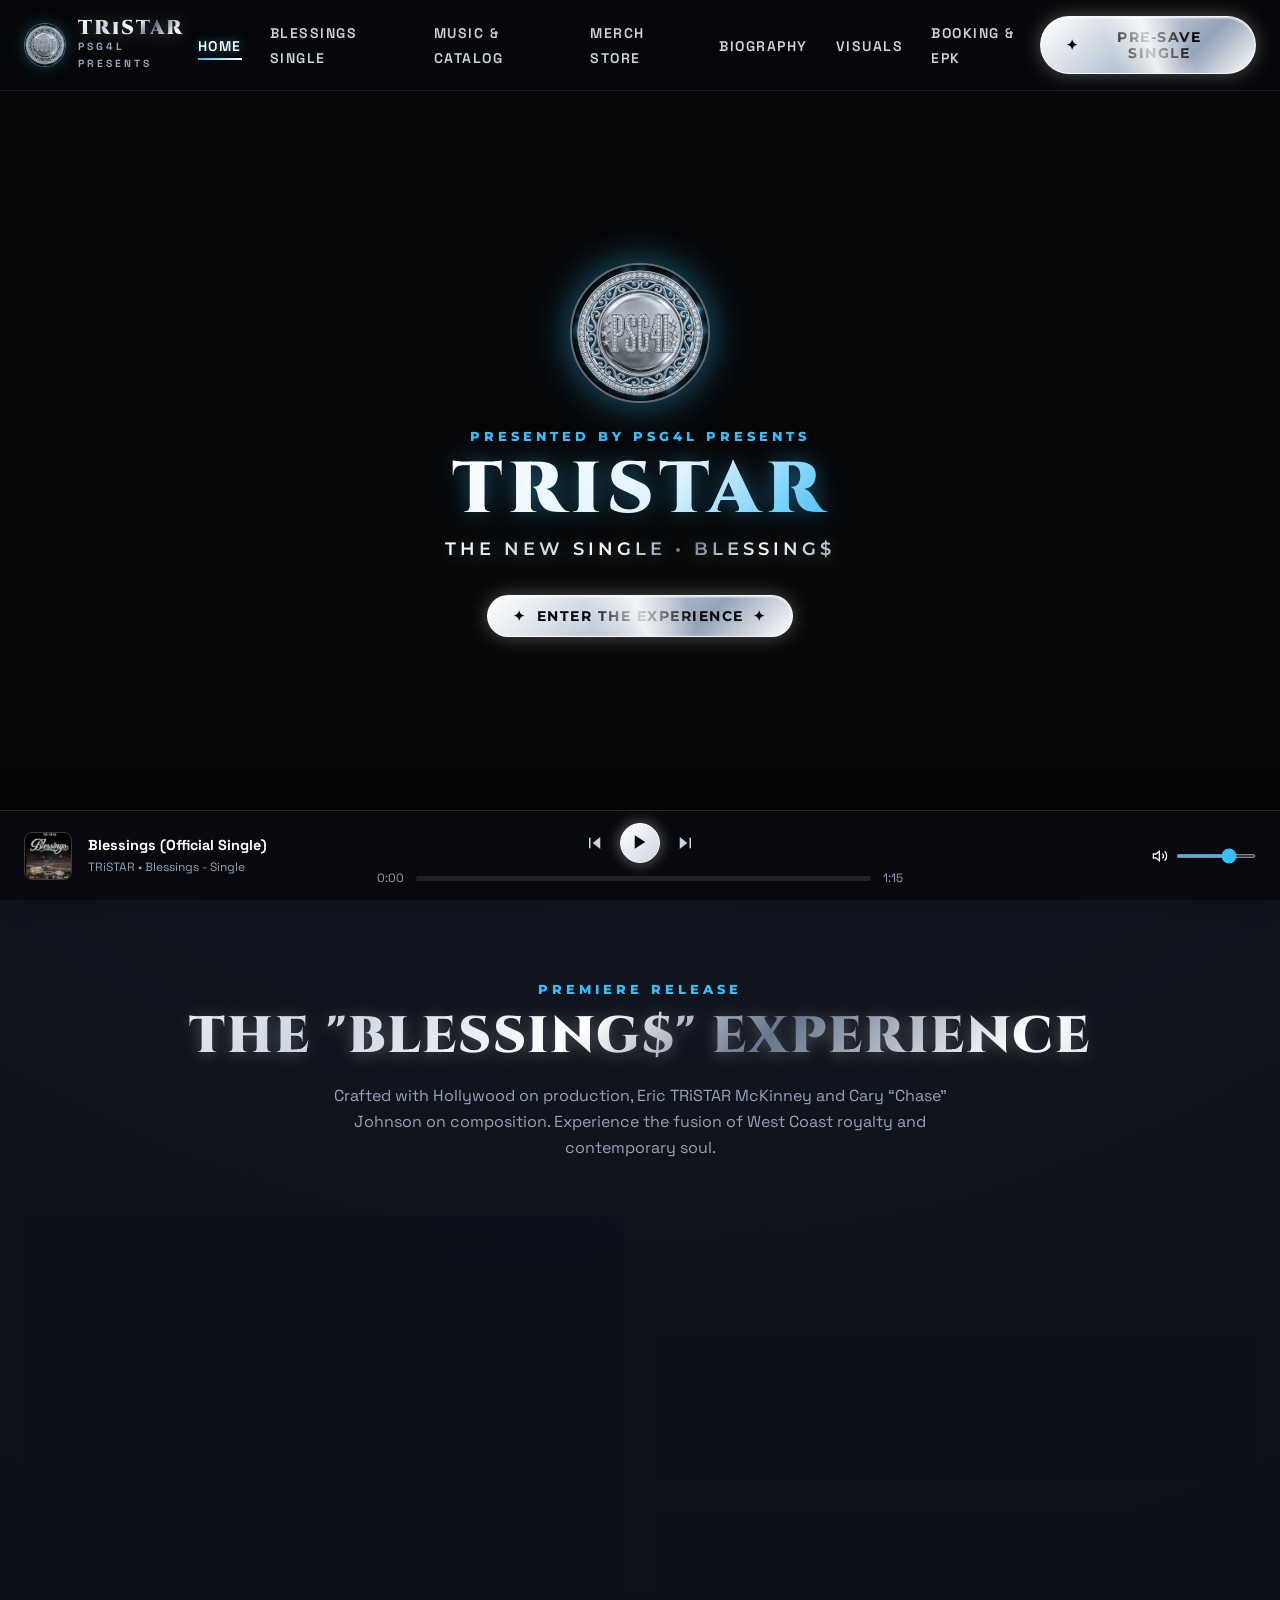
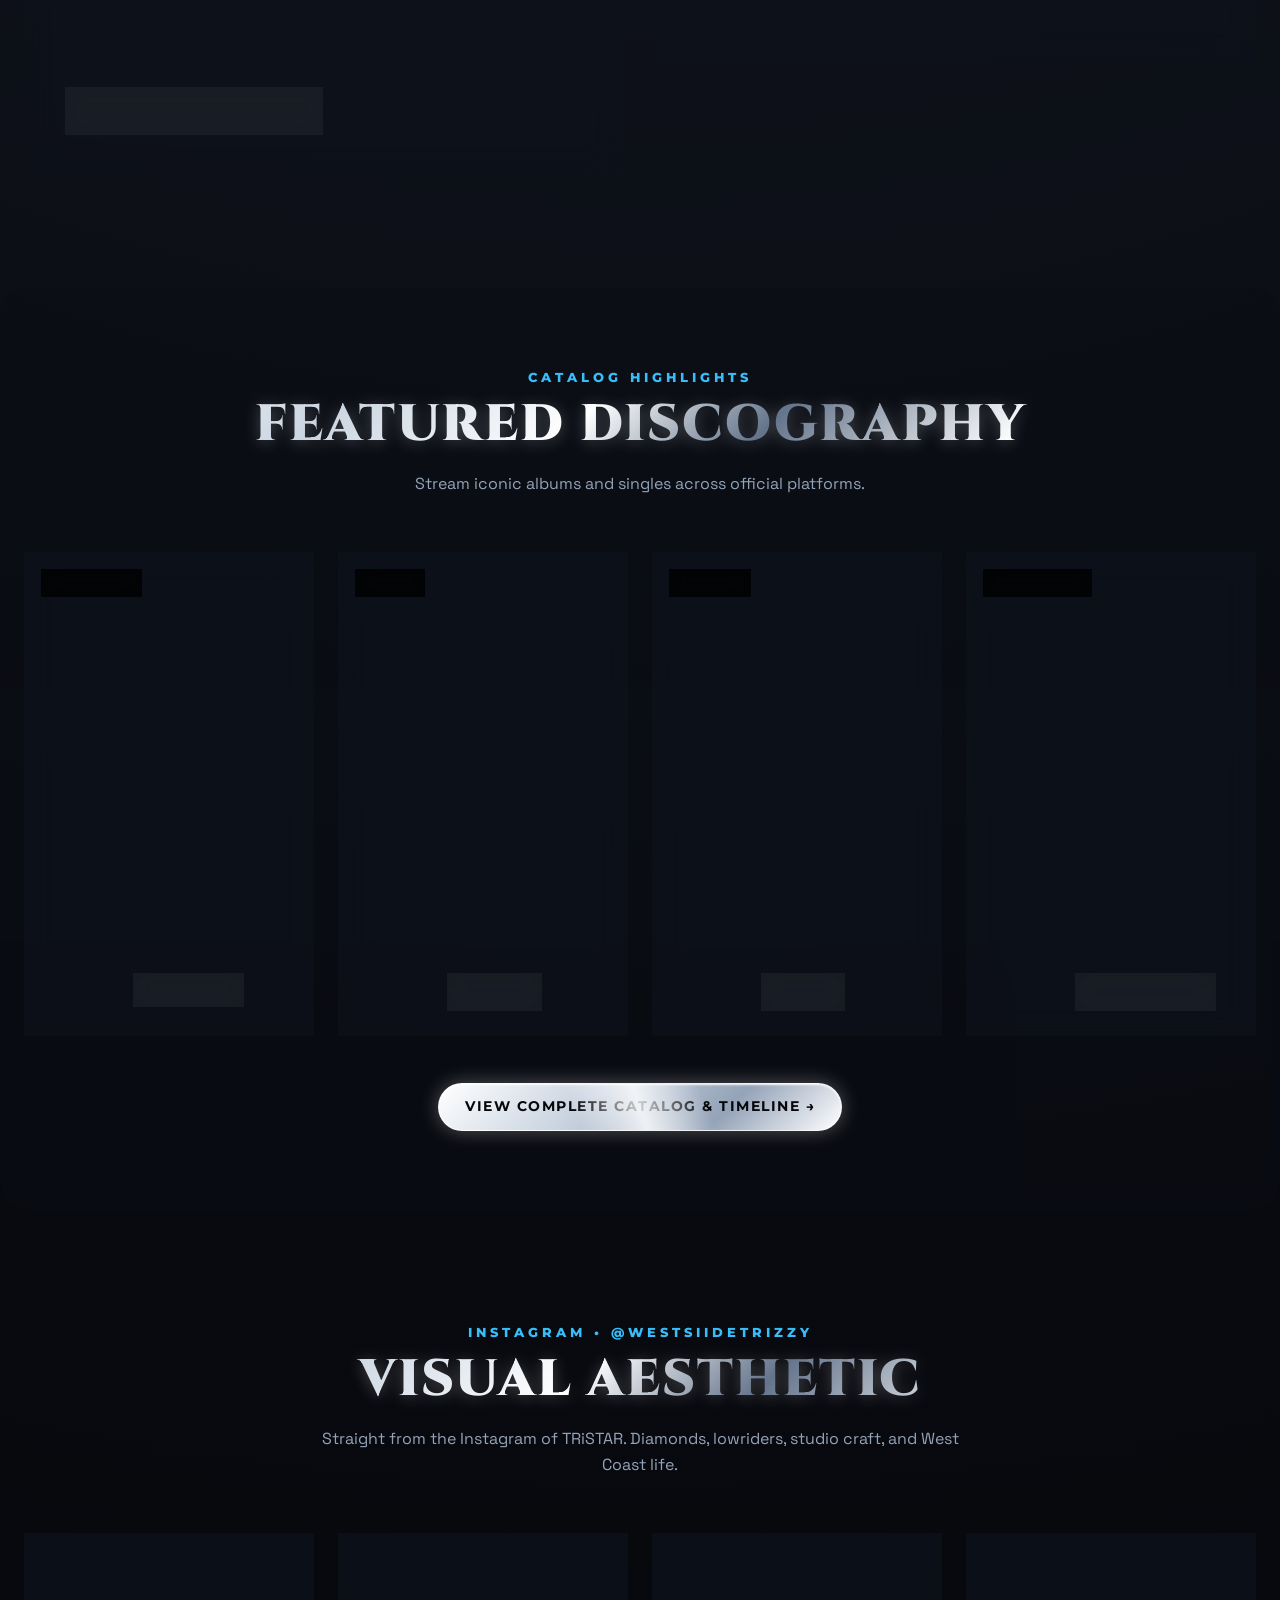
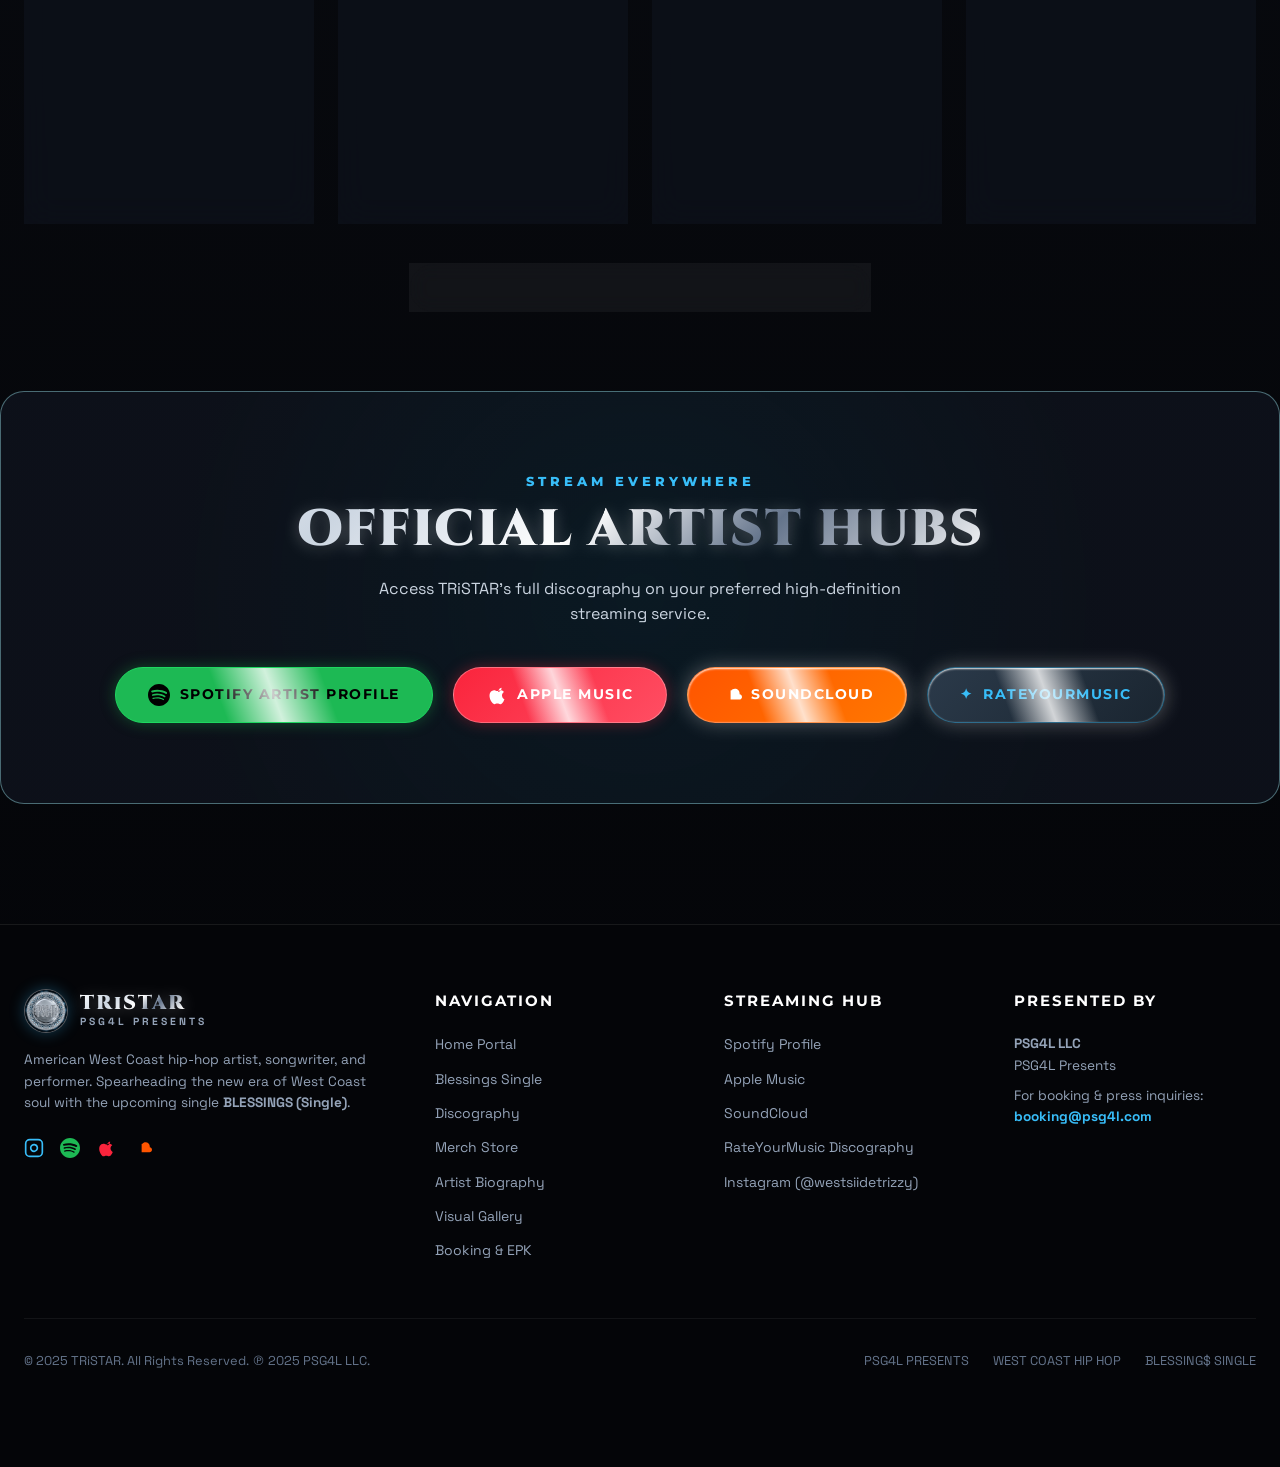
==== commit b9a78fb7: "Replace silver emblem with PSG4L luxury diamond medallion (remove GSR) and remove all GSR mentions a" ====
--- a/index.html
+++ b/index.html
@@ -9,7 +9,7 @@
   <meta property="og:description" content="Official website for West Coast hip-hop artist TRiSTAR (@westsiidetrizzy). Pre-save the new single BLESSING$, stream music on Spotify & Apple Music.">
   <meta property="og:image" content="assets/images/blessings_cover.jpg">
   <link rel="stylesheet" href="assets/css/main.css">
-  <link rel="icon" type="image/jpeg" href="assets/images/gsr_logo.jpg">
+  <link rel="icon" type="image/jpeg" href="assets/images/psg4l_logo.jpg">
 </head>
 <body>
   <canvas id="diamond-canvas"></canvas>
@@ -18,7 +18,7 @@
     <div class="nav-container">
       <a href="index.html" class="brand-logo">
         <div class="brand-badge">
-          <img src="assets/images/gsr_logo.jpg" alt="TRiSTAR Emblem">
+          <img src="assets/images/psg4l_logo.jpg" alt="TRiSTAR Emblem">
         </div>
         <div class="brand-text">
           <span class="brand-name text-chrome">TRiSTAR</span>
@@ -59,7 +59,7 @@
   <div id="intro-overlay">
     <div class="intro-content">
       <div class="intro-badge">
-        <img src="assets/images/gsr_logo.jpg" alt="TRiSTAR PSG4L PSG4L Emblem">
+        <img src="assets/images/psg4l_logo.jpg" alt="TRiSTAR PSG4L PSG4L Emblem">
       </div>
       <p class="section-tag">PRESENTED BY PSG4L PRESENTS</p>
       <h1 class="intro-title text-diamond animate-shimmer">TRiSTAR</h1>
@@ -239,7 +239,7 @@
       <div class="release-card bg-glass" data-tilt>
         <div class="release-thumb">
           <span class="release-badge-overlay">ALBUM</span>
-          <img src="assets/images/gsr_logo.jpg" alt="PSG4L vol.1 RIP SLO">
+          <img src="assets/images/psg4l_logo.jpg" alt="PSG4L vol.1 RIP SLO">
         </div>
         <div class="release-body">
           <span class="release-year">2025</span>
@@ -466,7 +466,7 @@
       <div>
         <div class="brand-logo" style="margin-bottom: 1rem;">
           <div class="brand-badge">
-            <img src="assets/images/gsr_logo.jpg" alt="TRiSTAR Logo">
+            <img src="assets/images/psg4l_logo.jpg" alt="TRiSTAR Logo">
           </div>
           <div class="brand-text">
             <span class="brand-name text-chrome">TRiSTAR</span>
--- a/assets/css/main.css
+++ b/assets/css/main.css
@@ -1,6 +1,6 @@
 ﻿/* ==========================================================================
    TRI STAR OFFICIAL WEBSITE - LUXURY WEST COAST CHROME & DIAMOND STYLES
-   Artist: Tri Star (@westsiidetrizzy) | Label: PSG4L LLC / GSR MUSIC
+   Artist: Tri Star (@westsiidetrizzy) | Label: PSG4L LLC / PSG4L PRESENTS
    Album: BLESSING$
    ========================================================================== */
 
